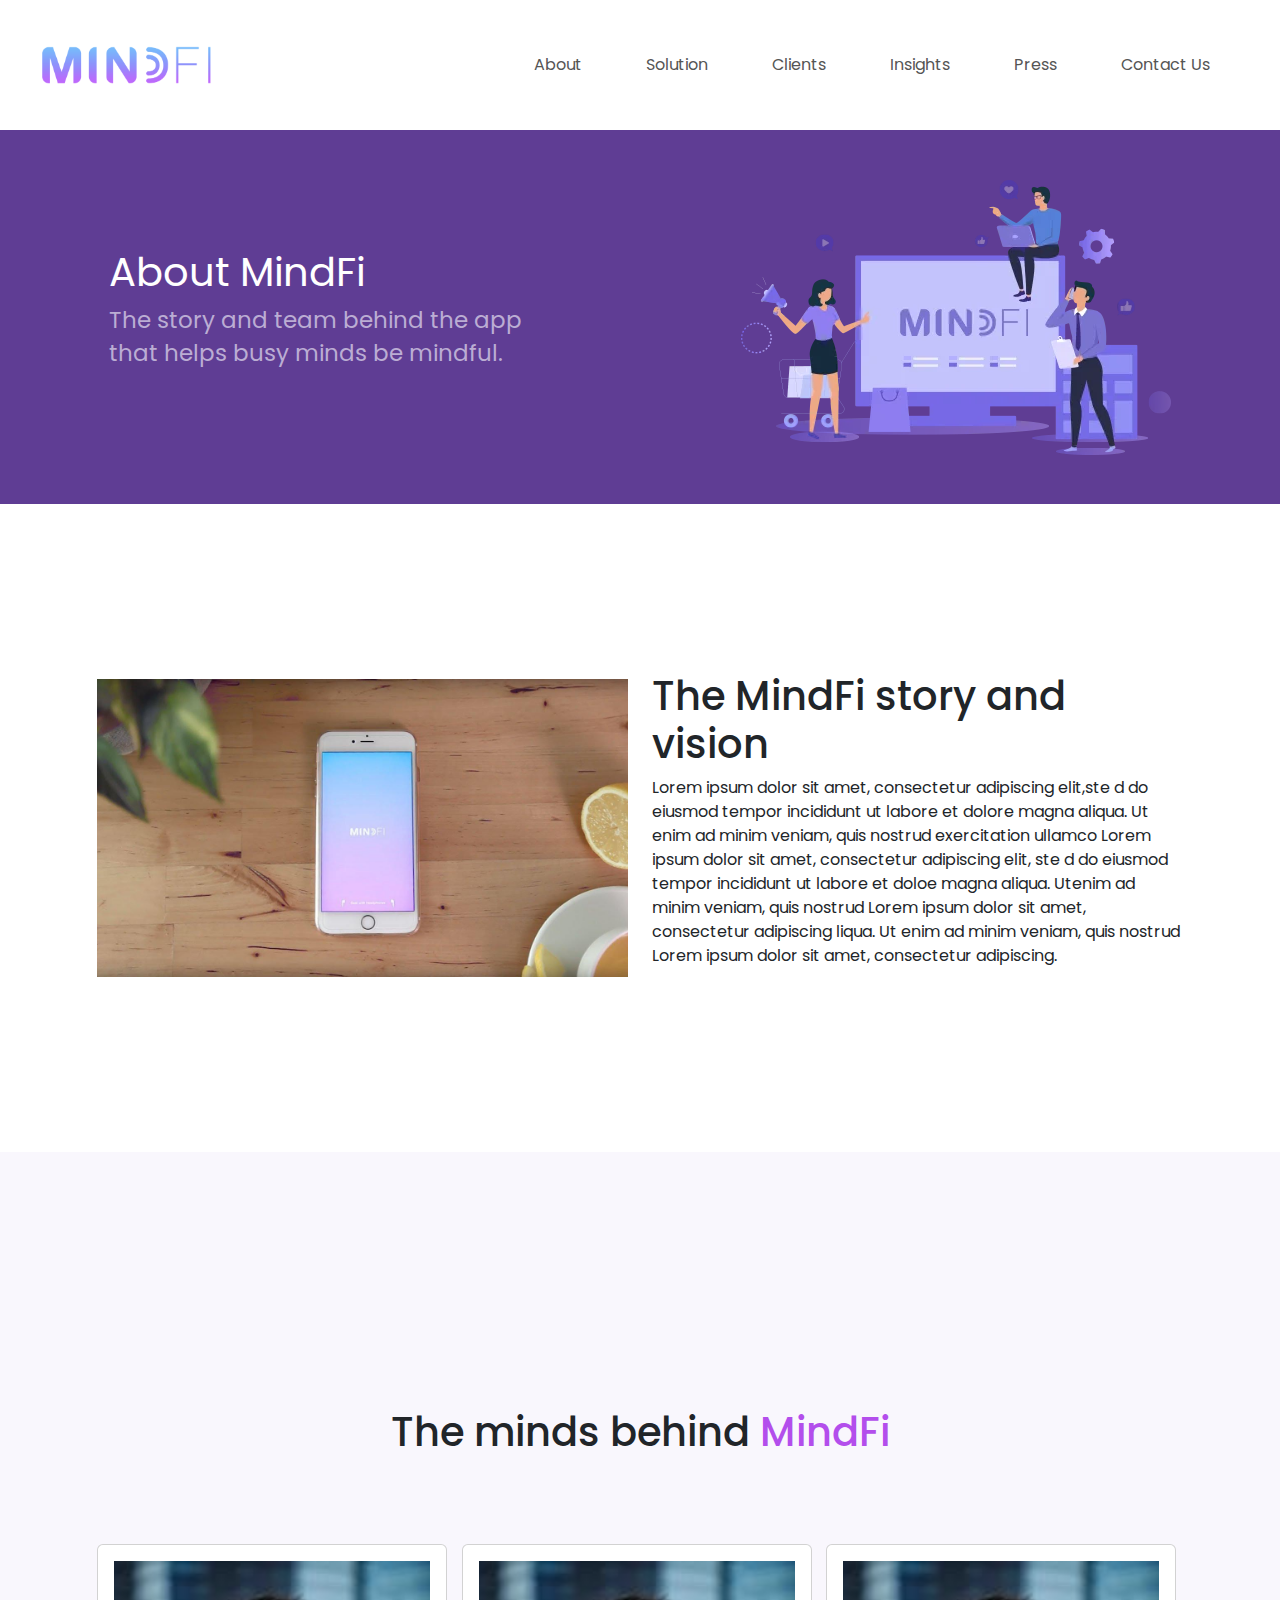
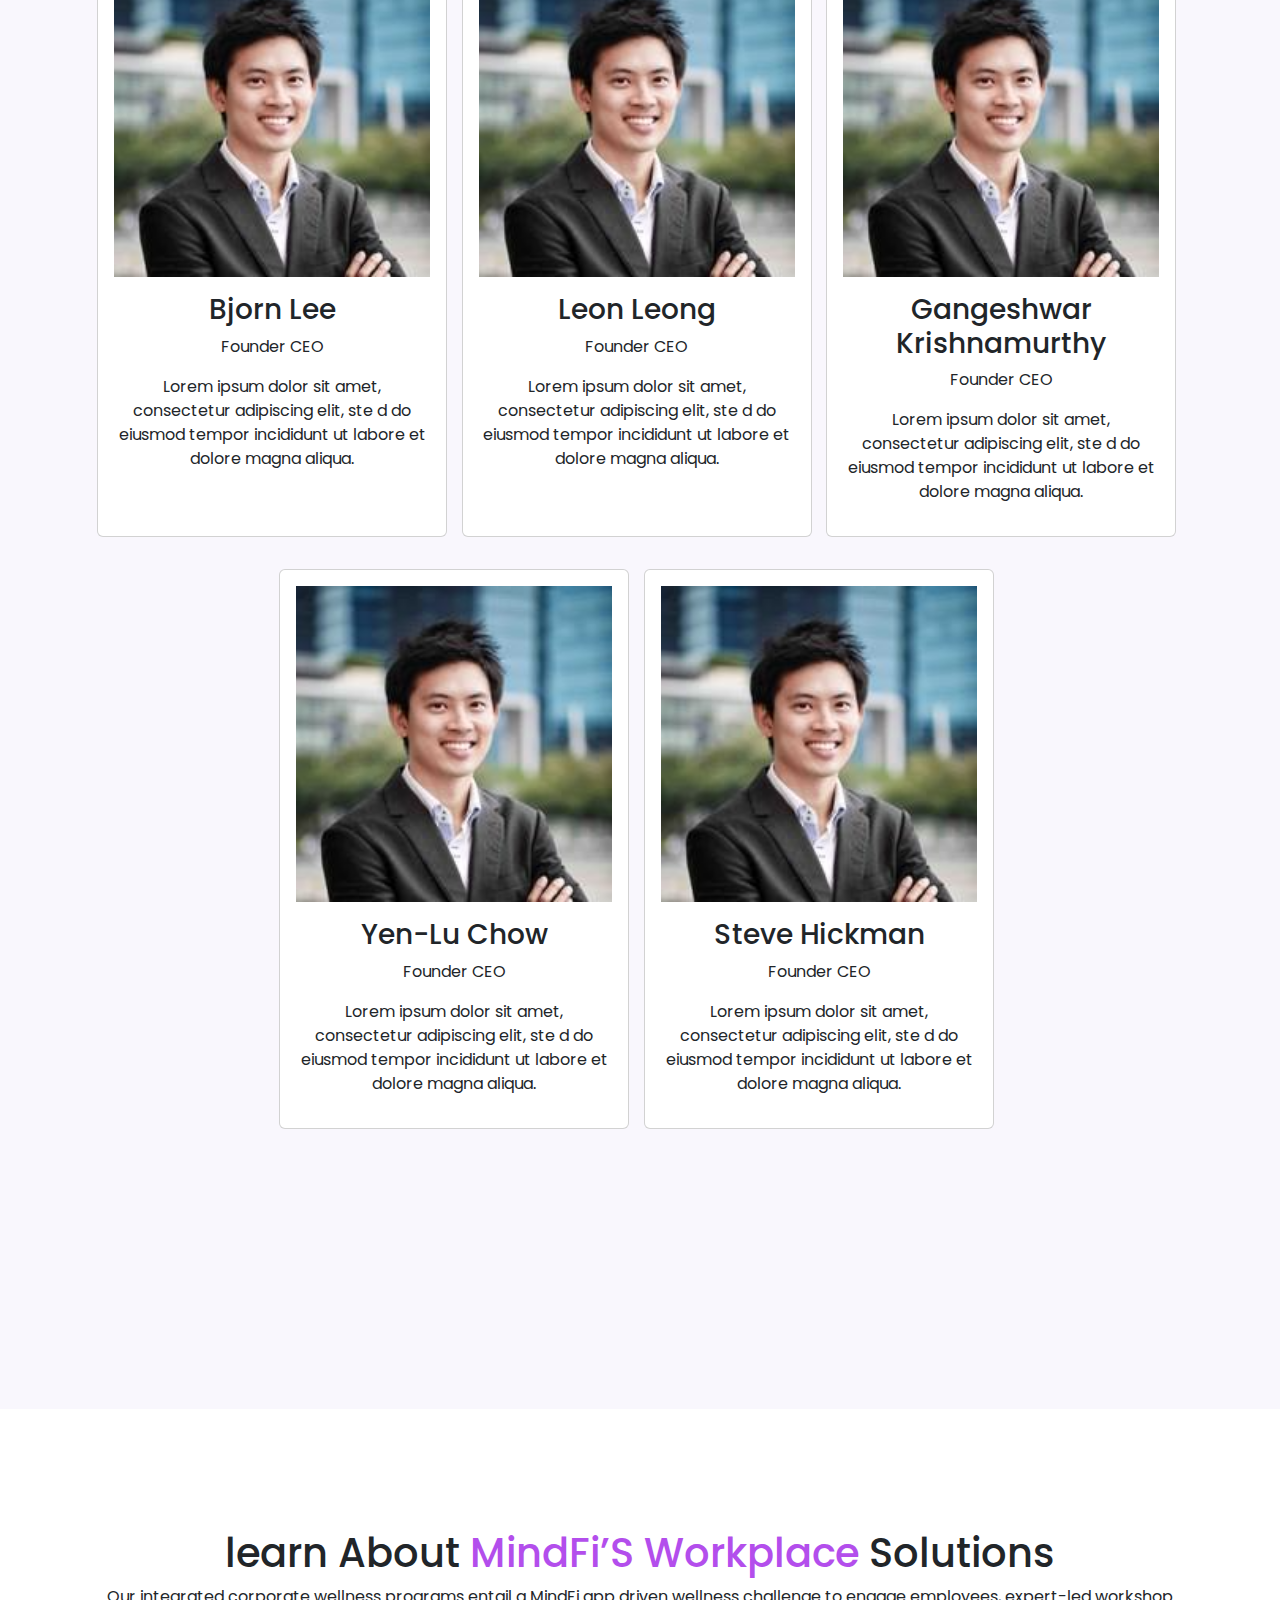
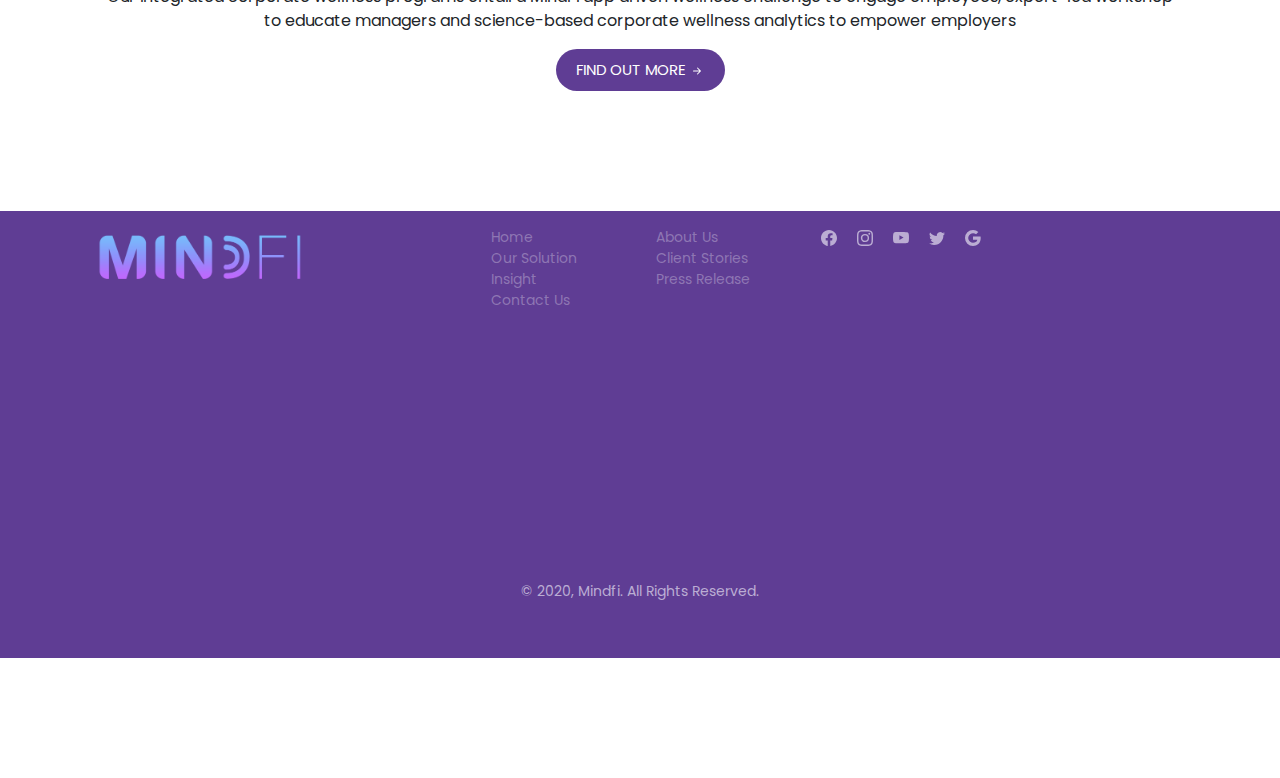
==== index.html @ 4bf81adf "firt" ====
<!DOCTYPE html>
<html>

<head>
    <title>Mind Fi</title>
    <link href="https://cdn.jsdelivr.net/npm/bootstrap@5.0.2/dist/css/bootstrap.min.css" rel="stylesheet">
    <link rel="preconnect" href="https://fonts.googleapis.com">
    <link rel="preconnect" href="https://fonts.gstatic.com" crossorigin>
    <link
        href="https://fonts.googleapis.com/css2?family=Merriweather:ital,wght@0,300;0,400;0,700;0,900;1,300;1,400;1,700;1,900&family=Poppins:ital,wght@0,100;0,200;0,300;0,400;0,500;0,600;0,700;0,800;0,900;1,100;1,200;1,300;1,400;1,500;1,600;1,700;1,800;1,900&display=swap"
        rel="stylesheet">
    <meta name="viewport" content="width=device-width, initial-scale=1.0">
    <link rel="stylesheet" href="./assets/css/style.css">
</head>

<body>
    <header>
        <div class="navbar">
            <div class="text-left">
                <img src="./assets/images/MindFi-Logo.png" height="50px">
            </div>
            <div class="text-right">
                <a href="">About</a>
                <a href="">Solution</a>
                <a href=""> Clients</a>
                <a href="">Insights</a>
                <a href="">Press</a>
                <a href="">Contact Us</a>
            </div>
        </div>
    </header>

    <div class="banner">
        <div class="banner-left">
            <h1>About MindFi</h1>
            <p>The story and team behind the app<br>
                that helps busy minds be mindful.</p>
        </div>
        <div class="banner-right">
            <img src="./assets/images/banner img.webp" alt=" banner">
        </div>
    </div>

    <!-- <section>
        <div class="container">
            <div class="page-two d-flex">
                <div class="image col-lg-6 col-sm-12">
                    <img src="assets/images/phone.jpg" alt="phone" height="315px">
                </div>
                <div class="content col-lg-6 col-sm-12 ">
                    <h1>The MindFi story and vision</h1>
                    <p>Lorem ipsum dolor sit amet, consectetur adipiscing elit,ste d do eiusmod tempor incididunt ut
                        labore
                        et dolore magna aliqua. Ut enim ad minim veniam, quis nostrud exercitation ullamco Lorem ipsum
                        dolor sit amet,consectetur adipiscing elit, ste d do eiusmod tempor incididunt ut labore et
                        doloe
                        magna aliqua.Utenim ad minim
                        veniam, quis nostrud Lorem ipsum dolor sit amet,consectetur adipiscing
                        liqua. Ut enim ad minim veniam,quis nostrud Lorem ipsum dolor sit amet,consectetur adipiscing
                    </p>
                </div>
            </div>
        </div>
    </section> -->
    <section>
        <div class="container py-5">
            <div class="row align-items-center">
                <!-- Image Section -->
                <div class="col-md-6 mb-4 mb-md-0">
                    <img src="./assets/images/phone.jpg" class="img-fluid" alt="phone">
                </div>
                <!-- Content Section -->
                <div class="col-md-6 mb-4 mb-md-0">
                    <h1>The MindFi story and vision</h1>
                    <p>Lorem ipsum dolor sit amet, consectetur adipiscing elit,ste d do eiusmod tempor incididunt ut
                        labore
                        et dolore magna aliqua. Ut enim ad minim veniam, quis nostrud exercitation ullamco Lorem ipsum
                        dolor
                        sit amet, consectetur adipiscing elit, ste d do eiusmod tempor incididunt ut labore et doloe
                        magna
                        aliqua. Utenim ad minim veniam, quis nostrud Lorem ipsum dolor sit amet, consectetur adipiscing
                        liqua. Ut enim ad minim veniam, quis nostrud Lorem ipsum dolor sit amet, consectetur adipiscing.
                    </p>
                </div>
            </div>
        </div>
    </section>

    <!-- <section>
        <div class="container-fluid">
            <div class="container">
                <div class="card-container">
                    <h1 class="topic text-center">The minds behind <span class="highlight">MindFi</span></h1>
                    <div class="row justify-content-center g-5">
                        <div class="col-lg-4 col-sm-12 ">
                            <div class="card">
                                <div class="card-body">
                                    <img src="./assets/images/card image.jpeg">
                                    <h3 class="card-title text-center ">Bjorn Lee</h3>
                                    <div class="card-text text-center">
                                        <p>Founder CEO</p>
                                        <p>Lorem ipsum dolor sit amet, consectetur adipiscing elit, ste
                                            d do eiusmod tempor incididunt ut labore et dolore magna
                                            aliqua. Ut enim ad minim veniam, quis nostrud amet, </p>
                                    </div>
                                </div>
                            </div>
                        </div>
                        <div class="col-lg-4 ">
                            <div class="card">
                                <div class="card-body">
                                    <img src="./assets/images/card image.jpeg">
                                    <h3 class="card-title text-center">Leon Leong</h3>
                                    <div class="card-text text-center">
                                        <p>Founder CEO</p>
                                        <p>Lorem ipsum dolor sit amet, consectetur adipiscing elit, ste
                                            d do eiusmod tempor incididunt ut labore et dolore magna
                                            aliqua. Ut enim ad minim veniam, quis nostrud amet, </p>
                                    </div>
                                </div>
                            </div>
                        </div>
                        <div class="col-lg-4">
                            <div class="card">
                                <div class="card-body">
                                    <img src="./assets/images/card image.jpeg">
                                    <h3 class="card-title text-center">Gangeshwar Krishnamurthy</h3>
                                    <div class="card-text text-center">
                                        <p>Founder CEO</p>
                                        <p>Lorem ipsum dolor sit amet, consectetur adipiscing elit, ste
                                            d do eiusmod tempor incididunt ut labore et dolore magna
                                            aliqua. Ut enim ad minim veniam, quis nostrud amet, </p>
                                    </div>
                                </div>
                            </div>
                        </div>
                        <div class="col-lg-4">
                            <div class="card ">
                                <div class="card-body">
                                    <img src="./assets/images/card image.jpeg">
                                    <h3 class="card-title text-center">Yen-Lu Chow</h3>
                                    <div class="card-text text-center">
                                        <p>Founder CEO</p>
                                        <p>Lorem ipsum dolor sit amet, consectetur adipiscing elit, ste
                                            d do eiusmod tempor incididunt ut labore et dolore magna
                                            aliqua. Ut enim ad minim veniam, quis nostrud amet, </p>
                                    </div>
                                </div>
                            </div>
                        </div>
                        <div class="col-lg-4">
                            <div class="card">
                                <div class="card-body">
                                    <img src="./assets/images/card image.jpeg">
                                    <h3 class="card-title text-center">Steve Hickman</h3>
                                    <div class="card-text text-center">
                                        <p>Founder CEO</p>
                                        <p>Lorem ipsum dolor sit amet, consectetur adipiscing elit, ste
                                            d do eiusmod tempor incididunt ut labore et dolore magna
                                            aliqua. Ut enim ad minim veniam, quis nostrud amet, </p>
                                    </div>
                                </div>
                            </div>
                        </div>
                    </div>
                </div>
            </div>
        </div>
    </section> -->
    <section>
        <div class="container-fluid py-3">
            <div class="container">
                <div class="card-container">
                    <h1 class="topic text-center">The minds behind <span class="highlight">MindFi</span></h1>
                    <div class="row justify-content-center g-2">
                        <!-- Card 1 -->
                        <div class="col-lg-4 col-md-6 col-sm-12 mb-4">
                            <div class="card h-100">
                                <div class="card-body text-center p-3">
                                    <img src="./assets/images/card image.jpeg" class="img-fluid mb-3" alt="Bjorn Lee">
                                    <h3 class="card-title">Bjorn Lee</h3>
                                    <p>Founder CEO</p>
                                    <p>Lorem ipsum dolor sit amet, consectetur adipiscing elit, ste d do eiusmod tempor incididunt ut labore et dolore magna aliqua.</p>
                                </div>
                            </div>
                        </div>
                        <!-- Card 2 -->
                        <div class="col-lg-4 col-md-6 col-sm-12 mb-4">
                            <div class="card h-100">
                                <div class="card-body text-center p-3">
                                    <img src="./assets/images/card image.jpeg" class="img-fluid mb-3" alt="Leon Leong">
                                    <h3 class="card-title">Leon Leong</h3>
                                    <p>Founder CEO</p>
                                    <p>Lorem ipsum dolor sit amet, consectetur adipiscing elit, ste d do eiusmod tempor incididunt ut labore et dolore magna aliqua.</p>
                                </div>
                            </div>
                        </div>
                        <!-- Card 3 -->
                        <div class="col-lg-4 col-md-6 col-sm-12 mb-4">
                            <div class="card h-100">
                                <div class="card-body text-center p-3">
                                    <img src="./assets/images/card image.jpeg" class="img-fluid mb-3" alt="Gangeshwar Krishnamurthy">
                                    <h3 class="card-title">Gangeshwar Krishnamurthy</h3>
                                    <p>Founder CEO</p>
                                    <p>Lorem ipsum dolor sit amet, consectetur adipiscing elit, ste d do eiusmod tempor incididunt ut labore et dolore magna aliqua.</p>
                                </div>
                            </div>
                        </div>
                        <!-- Card 4 -->
                        <div class="col-lg-4 col-md-6 col-sm-12 mb-4">
                            <div class="card h-100">
                                <div class="card-body text-center p-3">
                                    <img src="./assets/images/card image.jpeg" class="img-fluid mb-3" alt="Yen-Lu Chow">
                                    <h3 class="card-title">Yen-Lu Chow</h3>
                                    <p>Founder CEO</p>
                                    <p>Lorem ipsum dolor sit amet, consectetur adipiscing elit, ste d do eiusmod tempor incididunt ut labore et dolore magna aliqua.</p>
                                </div>
                            </div>
                        </div>
                        <!-- Card 5 -->
                        <div class="col-lg-4 col-md-6 col-sm-12 mb-4">
                            <div class="card h-100">
                                <div class="card-body text-center p-3">
                                    <img src="./assets/images/card image.jpeg" class="img-fluid mb-3" alt="Steve Hickman">
                                    <h3 class="card-title">Steve Hickman</h3>
                                    <p>Founder CEO</p>
                                    <p>Lorem ipsum dolor sit amet, consectetur adipiscing elit, ste d do eiusmod tempor incididunt ut labore et dolore magna aliqua.</p>
                                </div>
                            </div>
                        </div>
                    </div>
                </div>
            </div>
        </div>
    </section>
    
    <section>
        <div class="container">
            <div class="text-center">
                <h1>learn About <span class="highlight">MindFi’S Workplace</span> Solutions</h1>
                <p>Our integrated corporate wellness programs entail a MindFi app driven wellness challenge to engage
                    employees, expert-led workshop to educate managers and science-based corporate wellness analytics to
                    empower employers</p>
                <div class="">
                    <button class="btn">FIND OUT MORE <svg xmlns="http://www.w3.org/2000/svg" width="16" height="16"
                            fill="currentColor" class="bi bi-arrow-right-short" viewBox="0 0 16 16">
                            <path fill-rule="evenodd"
                                d="M4 8a.5.5 0 0 1 .5-.5h5.793L8.146 5.354a.5.5 0 1 1 .708-.708l3 3a.5.5 0 0 1 0 .708l-3 3a.5.5 0 0 1-.708-.708L10.293 8.5H4.5A.5.5 0 0 1 4 8" />
                        </svg></button>
                </div>
            </div>
        </div>
    </section>
    <footer>
        <div class="container">
            <div class="footer-row py-3">
                <div class=" footer d-flex justify-content-center">
                    <div class="col-lg-4 col-sm-12">
                        <img src="./assets/images/MindFi-Logo.png" height="20%">
                    </div>
                    <div class="col-lg-4 ">
                        <ul class="footer-menu d-flex">
                            <li>Home</li>
                            <li>About Us</li>
                            <li> Our Solution </li>
                            <li> Client Stories</li>
                            <li> Insight</li>
                            <li> Press Release</li>
                            <li>Contact Us</li>
                        </ul>
                    </div>

                    <div class=" col-lg-4 icons d-flex">
                        <div>
                            <svg xmlns="http://www.w3.org/2000/svg" width="16" height="16" fill="currentColor"
                                class="bi bi-facebook" viewBox="0 0 16 16">
                                <path
                                    d="M16 8.049c0-4.446-3.582-8.05-8-8.05C3.58 0-.002 3.603-.002 8.05c0 4.017 2.926 7.347 6.75 7.951v-5.625h-2.03V8.05H6.75V6.275c0-2.017 1.195-3.131 3.022-3.131.876 0 1.791.157 1.791.157v1.98h-1.009c-.993 0-1.303.621-1.303 1.258v1.51h2.218l-.354 2.326H9.25V16c3.824-.604 6.75-3.934 6.75-7.951" />
                            </svg>
                        </div>
                        <div>
                            <svg xmlns="http://www.w3.org/2000/svg" width="16" height="16" fill="currentColor"
                                class="bi bi-instagram" viewBox="0 0 16 16">
                                <path
                                    d="M8 0C5.829 0 5.556.01 4.703.048 3.85.088 3.269.222 2.76.42a3.9 3.9 0 0 0-1.417.923A3.9 3.9 0 0 0 .42 2.76C.222 3.268.087 3.85.048 4.7.01 5.555 0 5.827 0 8.001c0 2.172.01 2.444.048 3.297.04.852.174 1.433.372 1.942.205.526.478.972.923 1.417.444.445.89.719 1.416.923.51.198 1.09.333 1.942.372C5.555 15.99 5.827 16 8 16s2.444-.01 3.298-.048c.851-.04 1.434-.174 1.943-.372a3.9 3.9 0 0 0 1.416-.923c.445-.445.718-.891.923-1.417.197-.509.332-1.09.372-1.942C15.99 10.445 16 10.173 16 8s-.01-2.445-.048-3.299c-.04-.851-.175-1.433-.372-1.941a3.9 3.9 0 0 0-.923-1.417A3.9 3.9 0 0 0 13.24.42c-.51-.198-1.092-.333-1.943-.372C10.443.01 10.172 0 7.998 0zm-.717 1.442h.718c2.136 0 2.389.007 3.232.046.78.035 1.204.166 1.486.275.373.145.64.319.92.599s.453.546.598.92c.11.281.24.705.275 1.485.039.843.047 1.096.047 3.231s-.008 2.389-.047 3.232c-.035.78-.166 1.203-.275 1.485a2.5 2.5 0 0 1-.599.919c-.28.28-.546.453-.92.598-.28.11-.704.24-1.485.276-.843.038-1.096.047-3.232.047s-2.39-.009-3.233-.047c-.78-.036-1.203-.166-1.485-.276a2.5 2.5 0 0 1-.92-.598 2.5 2.5 0 0 1-.6-.92c-.109-.281-.24-.705-.275-1.485-.038-.843-.046-1.096-.046-3.233s.008-2.388.046-3.231c.036-.78.166-1.204.276-1.486.145-.373.319-.64.599-.92s.546-.453.92-.598c.282-.11.705-.24 1.485-.276.738-.034 1.024-.044 2.515-.045zm4.988 1.328a.96.96 0 1 0 0 1.92.96.96 0 0 0 0-1.92m-4.27 1.122a4.109 4.109 0 1 0 0 8.217 4.109 4.109 0 0 0 0-8.217m0 1.441a2.667 2.667 0 1 1 0 5.334 2.667 2.667 0 0 1 0-5.334" />
                            </svg>
                        </div>
                        <div>
                            <svg xmlns="http://www.w3.org/2000/svg" width="16" height="16" fill="currentColor"
                                class="bi bi-youtube" viewBox="0 0 16 16">
                                <path
                                    d="M8.051 1.999h.089c.822.003 4.987.033 6.11.335a2.01 2.01 0 0 1 1.415 1.42c.101.38.172.883.22 1.402l.01.104.022.26.008.104c.065.914.073 1.77.074 1.957v.075c-.001.194-.01 1.108-.082 2.06l-.008.105-.009.104c-.05.572-.124 1.14-.235 1.558a2.01 2.01 0 0 1-1.415 1.42c-1.16.312-5.569.334-6.18.335h-.142c-.309 0-1.587-.006-2.927-.052l-.17-.006-.087-.004-.171-.007-.171-.007c-1.11-.049-2.167-.128-2.654-.26a2.01 2.01 0 0 1-1.415-1.419c-.111-.417-.185-.986-.235-1.558L.09 9.82l-.008-.104A31 31 0 0 1 0 7.68v-.123c.002-.215.01-.958.064-1.778l.007-.103.003-.052.008-.104.022-.26.01-.104c.048-.519.119-1.023.22-1.402a2.01 2.01 0 0 1 1.415-1.42c.487-.13 1.544-.21 2.654-.26l.17-.007.172-.006.086-.003.171-.007A100 100 0 0 1 7.858 2zM6.4 5.209v4.818l4.157-2.408z" />
                            </svg>
                        </div>
                        <div>
                            <svg xmlns="http://www.w3.org/2000/svg" width="16" height="16" fill="currentColor"
                                class="bi bi-twitter" viewBox="0 0 16 16">
                                <path
                                    d="M5.026 15c6.038 0 9.341-5.003 9.341-9.334q.002-.211-.006-.422A6.7 6.7 0 0 0 16 3.542a6.7 6.7 0 0 1-1.889.518 3.3 3.3 0 0 0 1.447-1.817 6.5 6.5 0 0 1-2.087.793A3.286 3.286 0 0 0 7.875 6.03a9.32 9.32 0 0 1-6.767-3.429 3.29 3.29 0 0 0 1.018 4.382A3.3 3.3 0 0 1 .64 6.575v.045a3.29 3.29 0 0 0 2.632 3.218 3.2 3.2 0 0 1-.865.115 3 3 0 0 1-.614-.057 3.28 3.28 0 0 0 3.067 2.277A6.6 6.6 0 0 1 .78 13.58a6 6 0 0 1-.78-.045A9.34 9.34 0 0 0 5.026 15" />
                            </svg>
                        </div>
                        <div>
                            <svg xmlns="http://www.w3.org/2000/svg" width="16" height="16" fill="currentColor"
                                class="bi bi-google" viewBox="0 0 16 16">
                                <path
                                    d="M15.545 6.558a9.4 9.4 0 0 1 .139 1.626c0 2.434-.87 4.492-2.384 5.885h.002C11.978 15.292 10.158 16 8 16A8 8 0 1 1 8 0a7.7 7.7 0 0 1 5.352 2.082l-2.284 2.284A4.35 4.35 0 0 0 8 3.166c-2.087 0-3.86 1.408-4.492 3.304a4.8 4.8 0 0 0 0 3.063h.003c.635 1.893 2.405 3.301 4.492 3.301 1.078 0 2.004-.276 2.722-.764h-.003a3.7 3.7 0 0 0 1.599-2.431H8v-3.08z" />
                            </svg>
                        </div>
                    </div>
                </div>
            </div>
            <div class="last-line text-center">
                <p>© 2020, Mindfi. All Rights Reserved.</p>
            </div>
        </div>
    </footer>
    <script src="https://cdn.jsdelivr.net/npm/bootstrap@5.0.2/dist/js/bootstrap.bundle.min.js"></script>
</body>

</html>
---- assets/css/style.css ----
* {
    font-family: "Poppins", sans-serif;
    margin: 0;
    padding: 0;
}


.banner {
    background-color: #5f3d94;
    display: flex;
    height: 374px;
    justify-content: space-around;
    align-items: center;
    color: white;
    line-height: 33px;
}

.navbar {
    padding: 40px;
    width: 100%;
}

.navbar a:hover {
    color: #5f3d94;
    font-weight: bold;
}

.navbar a {
    padding: 30px;
    text-decoration: none;
    color: #555555;
}

.banner-left p {
    font-size: 23px;
    color: #bbadd3;
}

.banner-left h1 {
    font-size: 40px;
    font-weight: 400;

}

.container {
    width: 1110px;
    margin-top: 120px;
    margin-bottom: 120px;
}

.content {
    padding-left: 50px;
    width: 50%;
}

.card {
    height: 600px;
    width: 350px;

}

.card img {
    width: 100%;
}

/* section */
.container-fluid {
    background-color: #f9f7fd;
}

.highlight {
    color: #b34eec;
}

.btn {
    background-color: #5f3d94;
    border: none;
    border-radius: 30px;
    padding: 10px 20px;
    color: white;
    font-size: 15px;
}

.topic {
    padding-top: 120px;
    padding-bottom: 80px;
}

.card-container {
    padding-bottom: 120px;
}

/* footer */

footer {
    background-color: #5f3d94;
    color: #bbadd3;
    font-size: 14px;
}

.icons {
    gap: 20px;
}

ul.footer-menu {
    flex-wrap: wrap;
    width: 100%;

}

.footer-menu li {
    width: 50%;
    list-style-type: none;
    color: #8e76b3;
}

.footer-row {
    padding-top: 80px;
}

.last-line {
    padding: 40px;
}
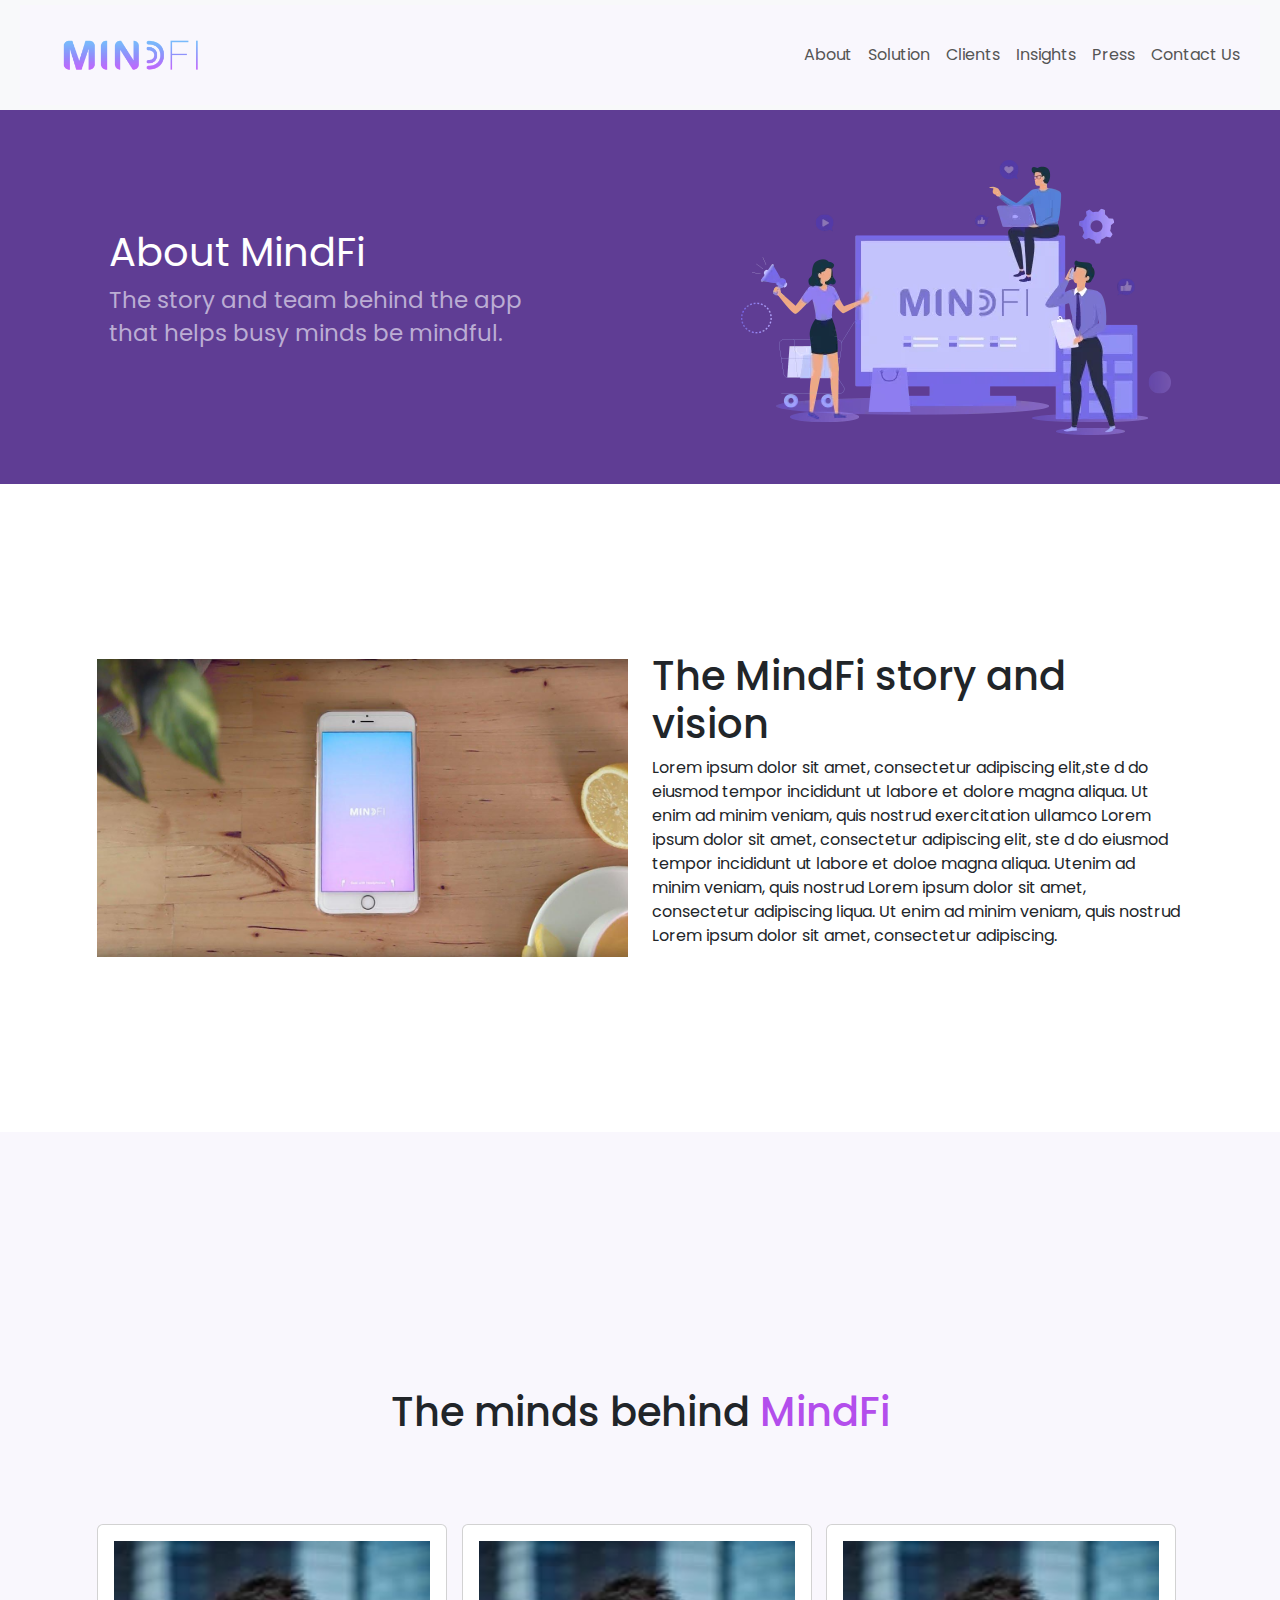
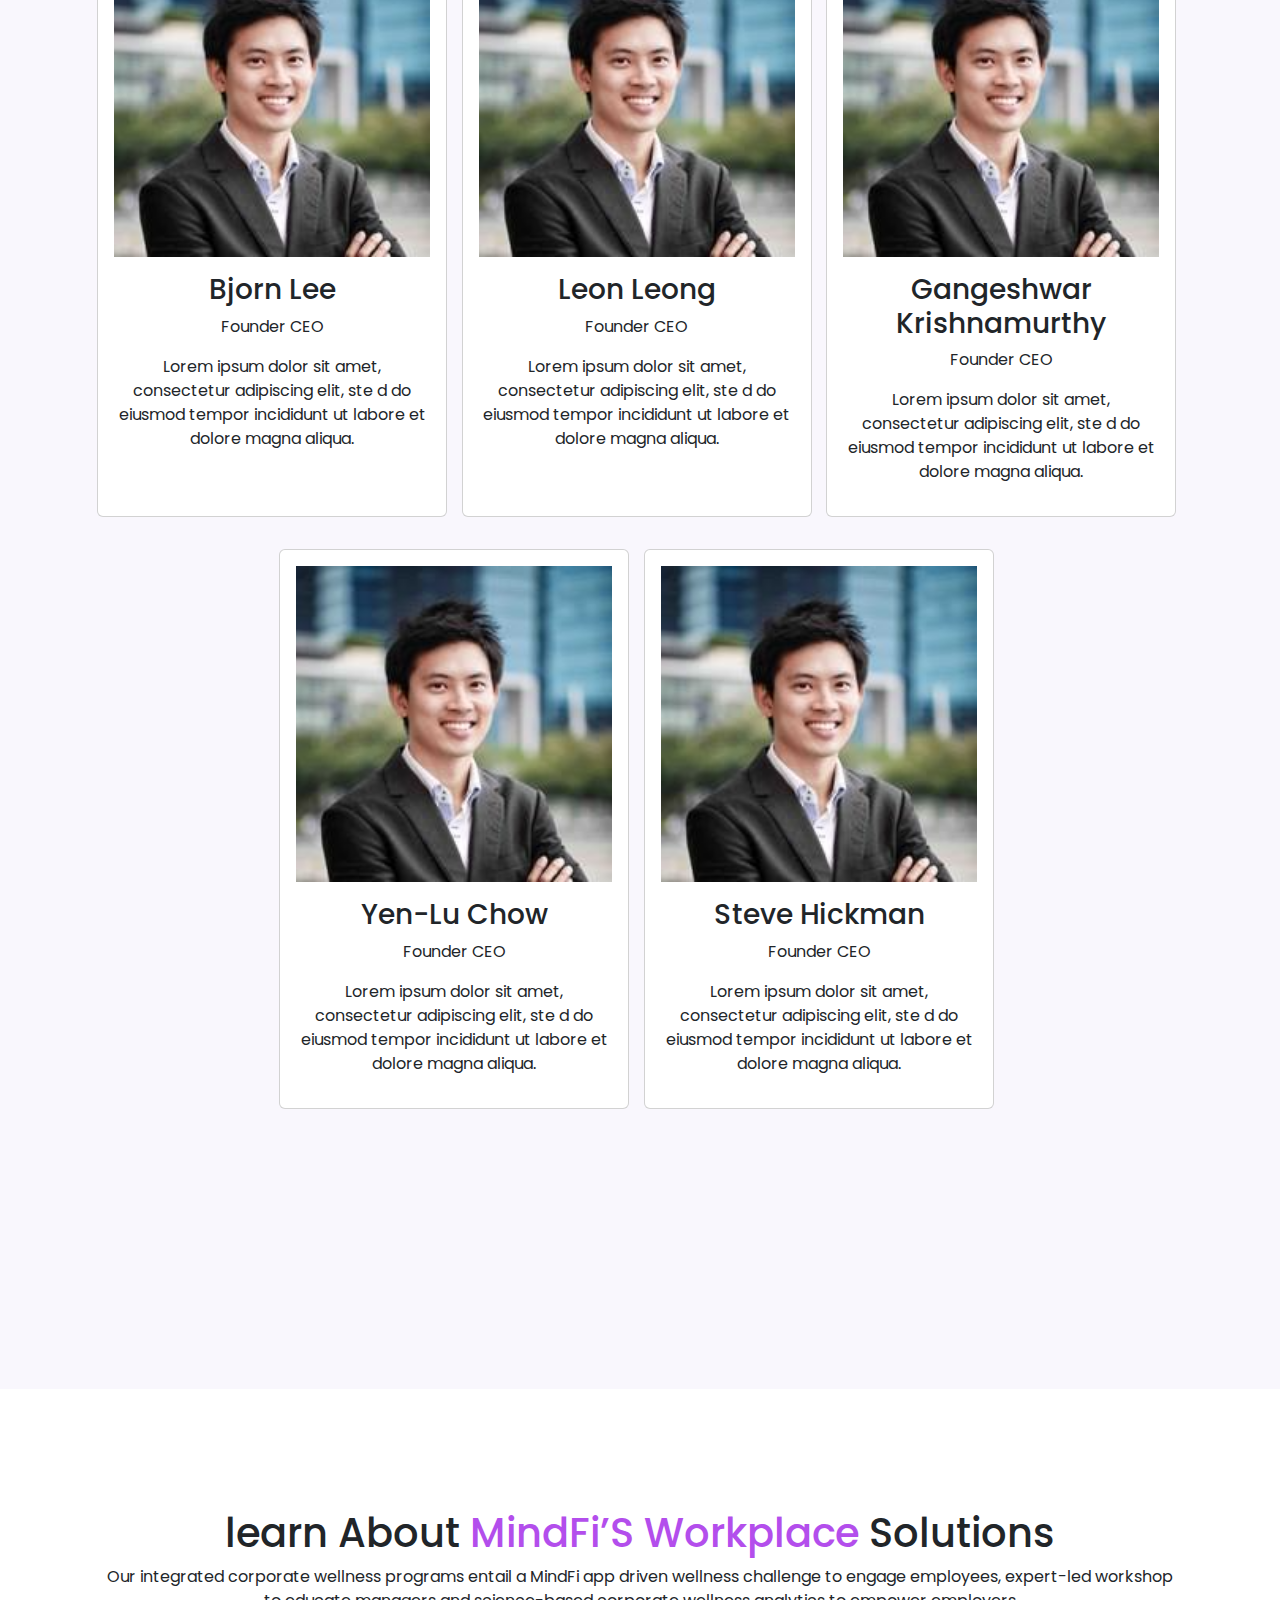
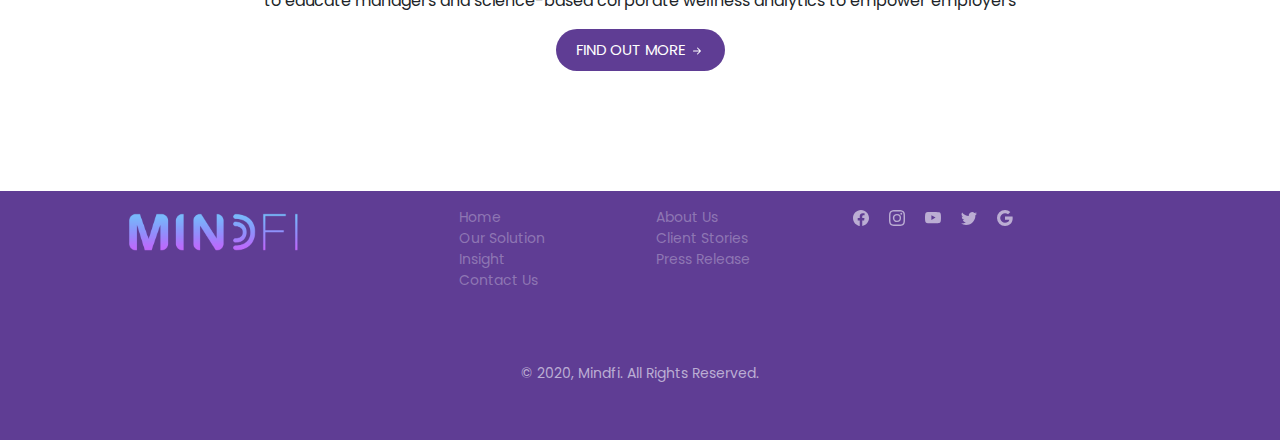
==== commit 2a5b0b78: "header change'" ====
--- a/index.html
+++ b/index.html
@@ -14,7 +14,7 @@
 </head>
 
 <body>
-    <header>
+    <!-- <header>
         <div class="navbar">
             <div class="text-left">
                 <img src="./assets/images/MindFi-Logo.png" height="50px">
@@ -28,7 +28,42 @@
                 <a href="">Contact Us</a>
             </div>
         </div>
+    </header> -->
+    <header>
+        <nav class="navbar navbar-expand-lg navbar-light bg-light">
+            <div class="container-fluid">
+                <a class="navbar-brand" href="#">
+                    <img src="./assets/images/MindFi-Logo.png" height="50" alt="MindFi Logo">
+                </a>
+                <button class="navbar-toggler" type="button" data-bs-toggle="collapse" data-bs-target="#navbarNav" aria-controls="navbarNav" aria-expanded="false" aria-label="Toggle navigation">
+                    <span class="navbar-toggler-icon"></span>
+                </button>
+                <div class="collapse navbar-collapse" id="navbarNav">
+                    <ul class="navbar-nav ms-auto"> <!-- ms-auto for right alignment -->
+                        <li class="nav-item">
+                            <a class="nav-link" href="#">About</a>
+                        </li>
+                        <li class="nav-item">
+                            <a class="nav-link" href="#">Solution</a>
+                        </li>
+                        <li class="nav-item">
+                            <a class="nav-link" href="#">Clients</a>
+                        </li>
+                        <li class="nav-item">
+                            <a class="nav-link" href="#">Insights</a>
+                        </li>
+                        <li class="nav-item">
+                            <a class="nav-link" href="#">Press</a>
+                        </li>
+                        <li class="nav-item">
+                            <a class="nav-link" href="#">Contact Us</a>
+                        </li>
+                    </ul>
+                </div>
+            </div>
+        </nav>
     </header>
+
 
     <div class="banner">
         <div class="banner-left">
@@ -252,13 +287,13 @@
         </div>
     </section>
     <footer>
-        <div class="container">
-            <div class="footer-row py-3">
+        <div >
+            <div class="footer-row  py-3">
                 <div class=" footer d-flex justify-content-center">
-                    <div class="col-lg-4 col-sm-12">
-                        <img src="./assets/images/MindFi-Logo.png" height="20%">
-                    </div>
-                    <div class="col-lg-4 ">
+                    <div class="col-lg-4 col-sm-12  mb-3 mb-lg-0 custom-div">
+                        <img src="./assets/images/MindFi-Logo.png" height="100%">
+                    </div>
+                    <div class="col-lg-4 mb-3 mb-lg-0">
                         <ul class="footer-menu d-flex">
                             <li>Home</li>
                             <li>About Us</li>
--- a/assets/css/style.css
+++ b/assets/css/style.css
@@ -96,6 +96,7 @@
     background-color: #5f3d94;
     color: #bbadd3;
     font-size: 14px;
+    
 }
 
 .icons {
@@ -115,9 +116,22 @@
 }
 
 .footer-row {
-    padding-top: 80px;
+    padding-top: 10px;
 }
 
 .last-line {
     padding: 40px;
-}+}
+.custom-div {
+    display: flex;
+    align-items: center;
+    justify-content: center;
+    height: 50px; /* Adjust as needed */
+}
+.navbar {
+    padding: 5px 20px; /* Adjust the padding values as needed */
+}
+
+.navbar-brand img {
+    height: 40px; /* Change the logo height to make it smaller */
+}
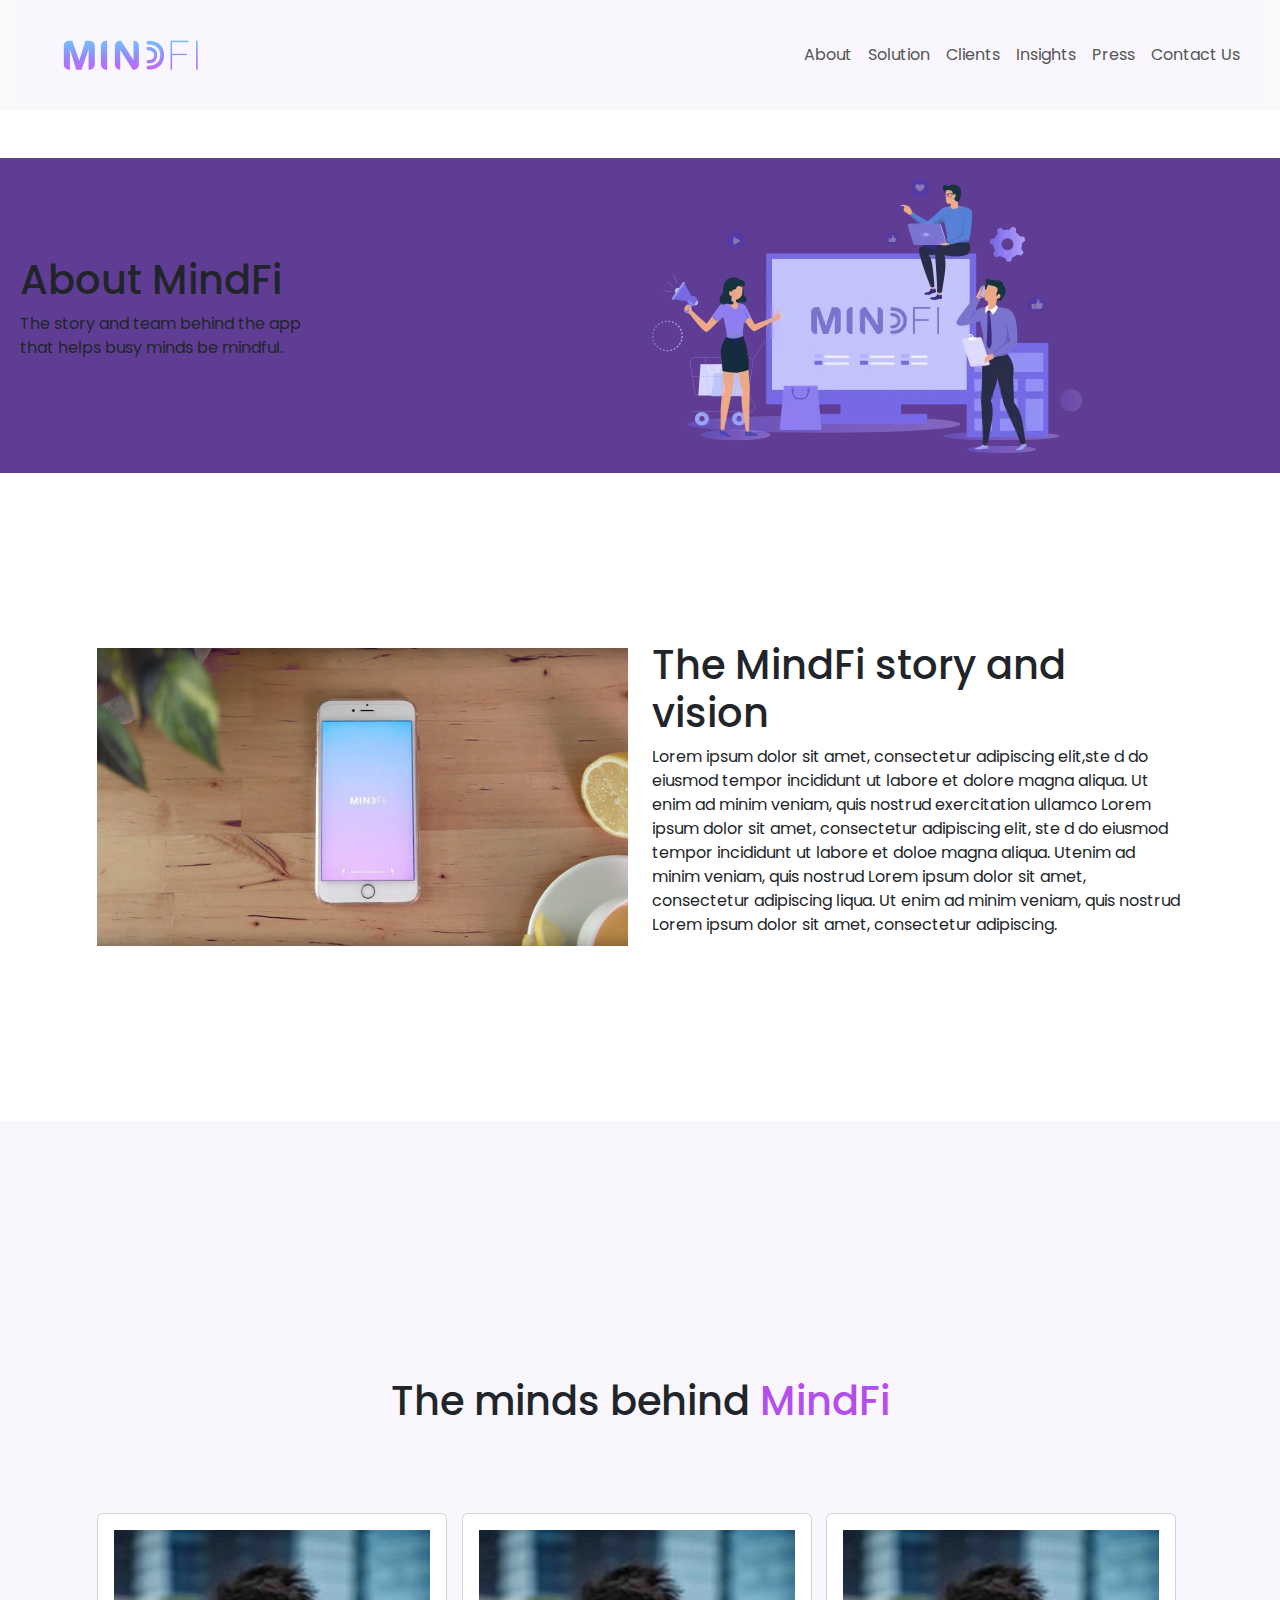
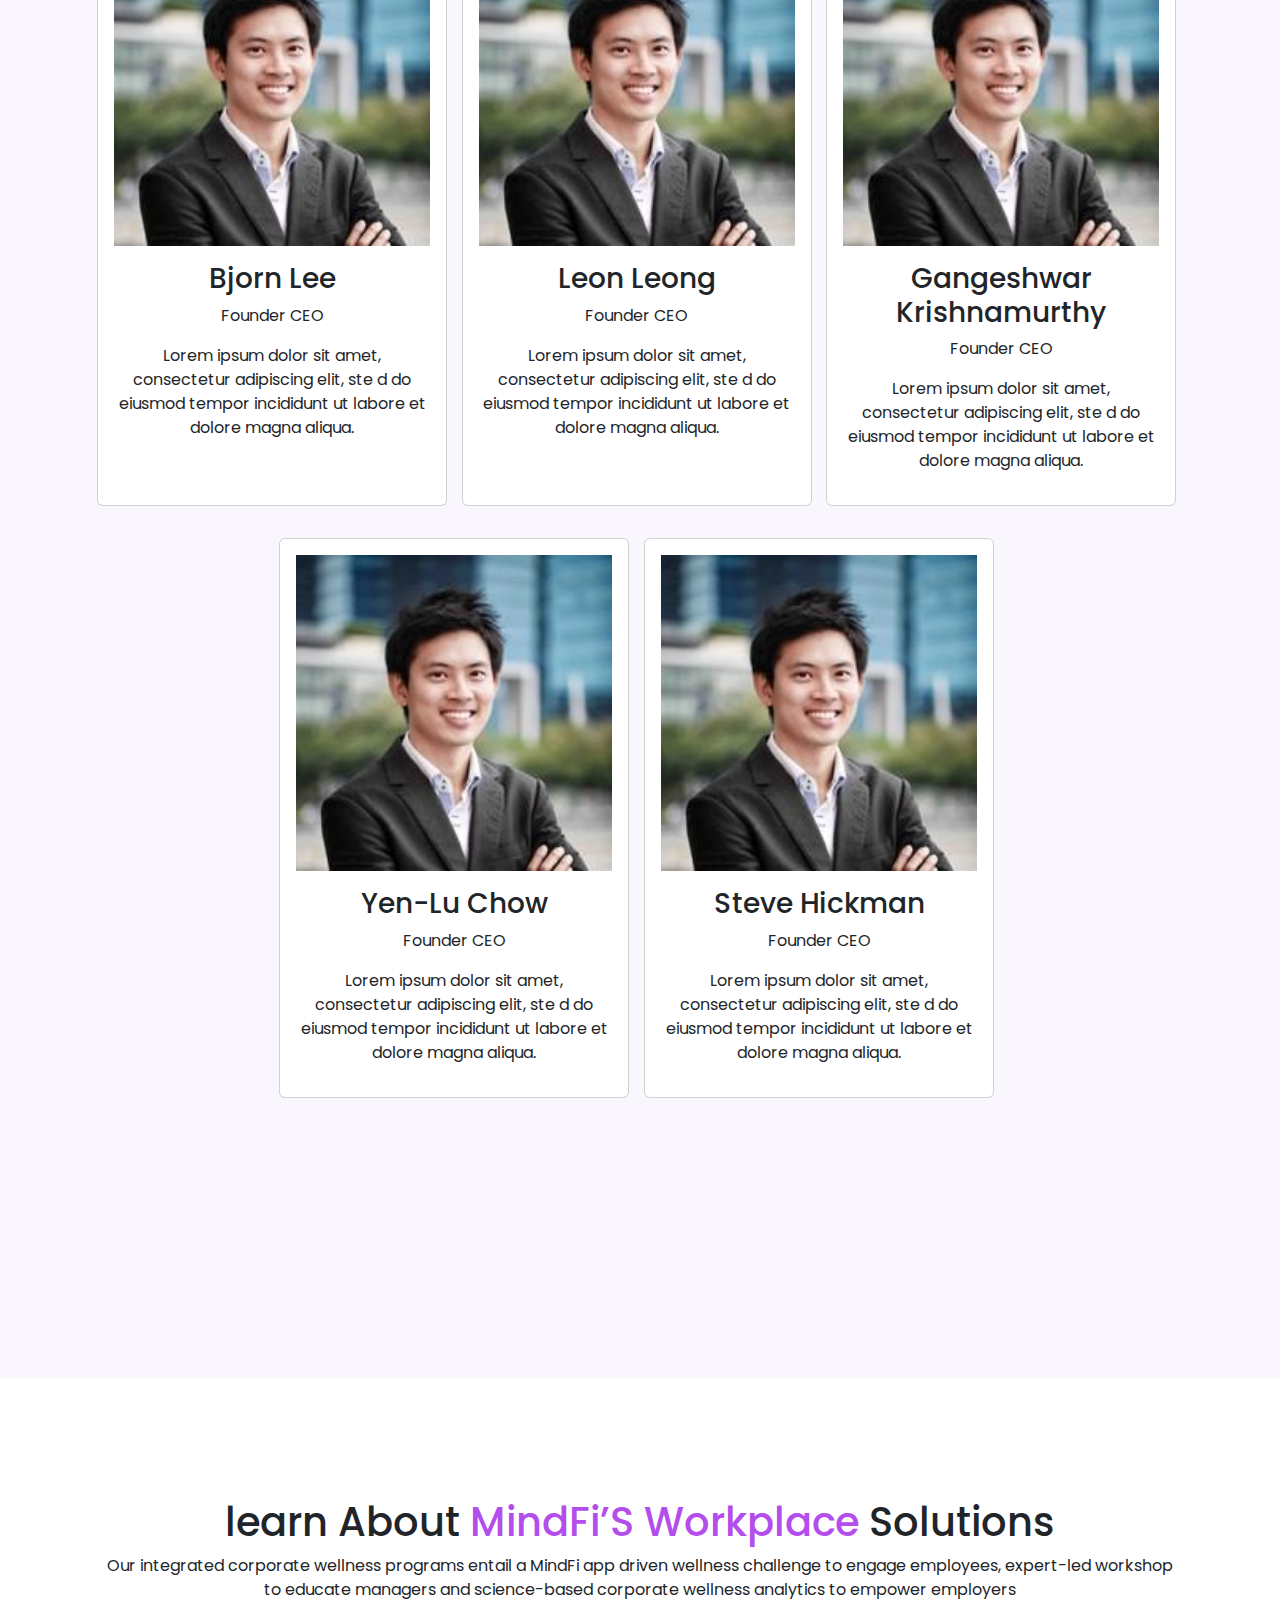
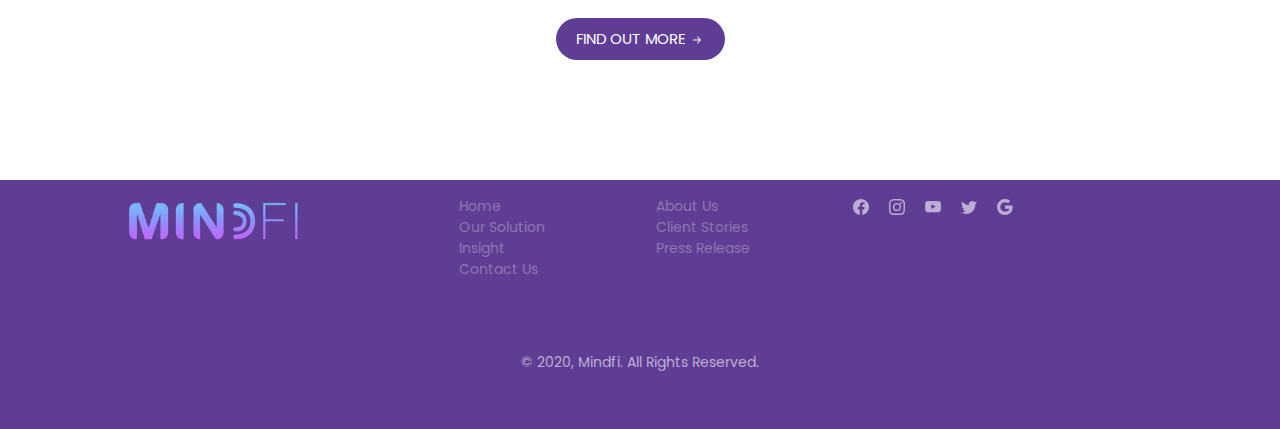
==== commit 75ef3d00: "banner" ====
--- a/index.html
+++ b/index.html
@@ -65,7 +65,7 @@
     </header>
 
 
-    <div class="banner">
+    <!-- <div class="banner">
         <div class="banner-left">
             <h1>About MindFi</h1>
             <p>The story and team behind the app<br>
@@ -73,6 +73,19 @@
         </div>
         <div class="banner-right">
             <img src="./assets/images/banner img.webp" alt=" banner">
+        </div>
+    </div> -->
+
+    <div class="heads my-5"> <!-- Bootstrap container for spacing -->
+        <div class="row align-items-center"> <!-- Bootstrap row with vertical alignment -->
+            <div class="col-md-6"> <!-- Left column takes 6 columns on medium and larger screens -->
+                <h1>About MindFi</h1>
+                <p>The story and team behind the app<br>
+                    that helps busy minds be mindful.</p>
+            </div>
+            <div class="col-md-6"> <!-- Right column takes 6 columns on medium and larger screens -->
+                <img src="./assets/images/banner img.webp" alt="Banner" class="img-fluid"> <!-- Responsive image -->
+            </div>
         </div>
     </div>
 
--- a/assets/css/style.css
+++ b/assets/css/style.css
@@ -5,7 +5,7 @@
 }
 
 
-.banner {
+/* .banner {
     background-color: #5f3d94;
     display: flex;
     height: 374px;
@@ -13,6 +13,35 @@
     align-items: center;
     color: white;
     line-height: 33px;
+} */
+
+.heads {
+    background-color: #5f3d94;
+    padding: 20px;
+    width: 100%;
+}
+
+.banner {
+    display: flex; /* Use Flexbox for layout */
+    flex-wrap: wrap; /* Allow wrapping for smaller screens */
+    align-items: center; /* Center content vertically */
+}
+
+.banner img {
+    max-width: 100%; /* Ensure the image is responsive */
+    height: auto; /* Maintain aspect ratio */
+    flex: 1; /* Allow the image to take available space */
+}
+
+@media (max-width: 768px) {
+    .banner {
+        flex-direction: column; /* Stack items on smaller screens */
+        text-align: center; /* Center text */
+    }
+
+    .banner img {
+        margin-top: 20px; /* Add some margin on top of the image when stacked */
+    }
 }
 
 .navbar {
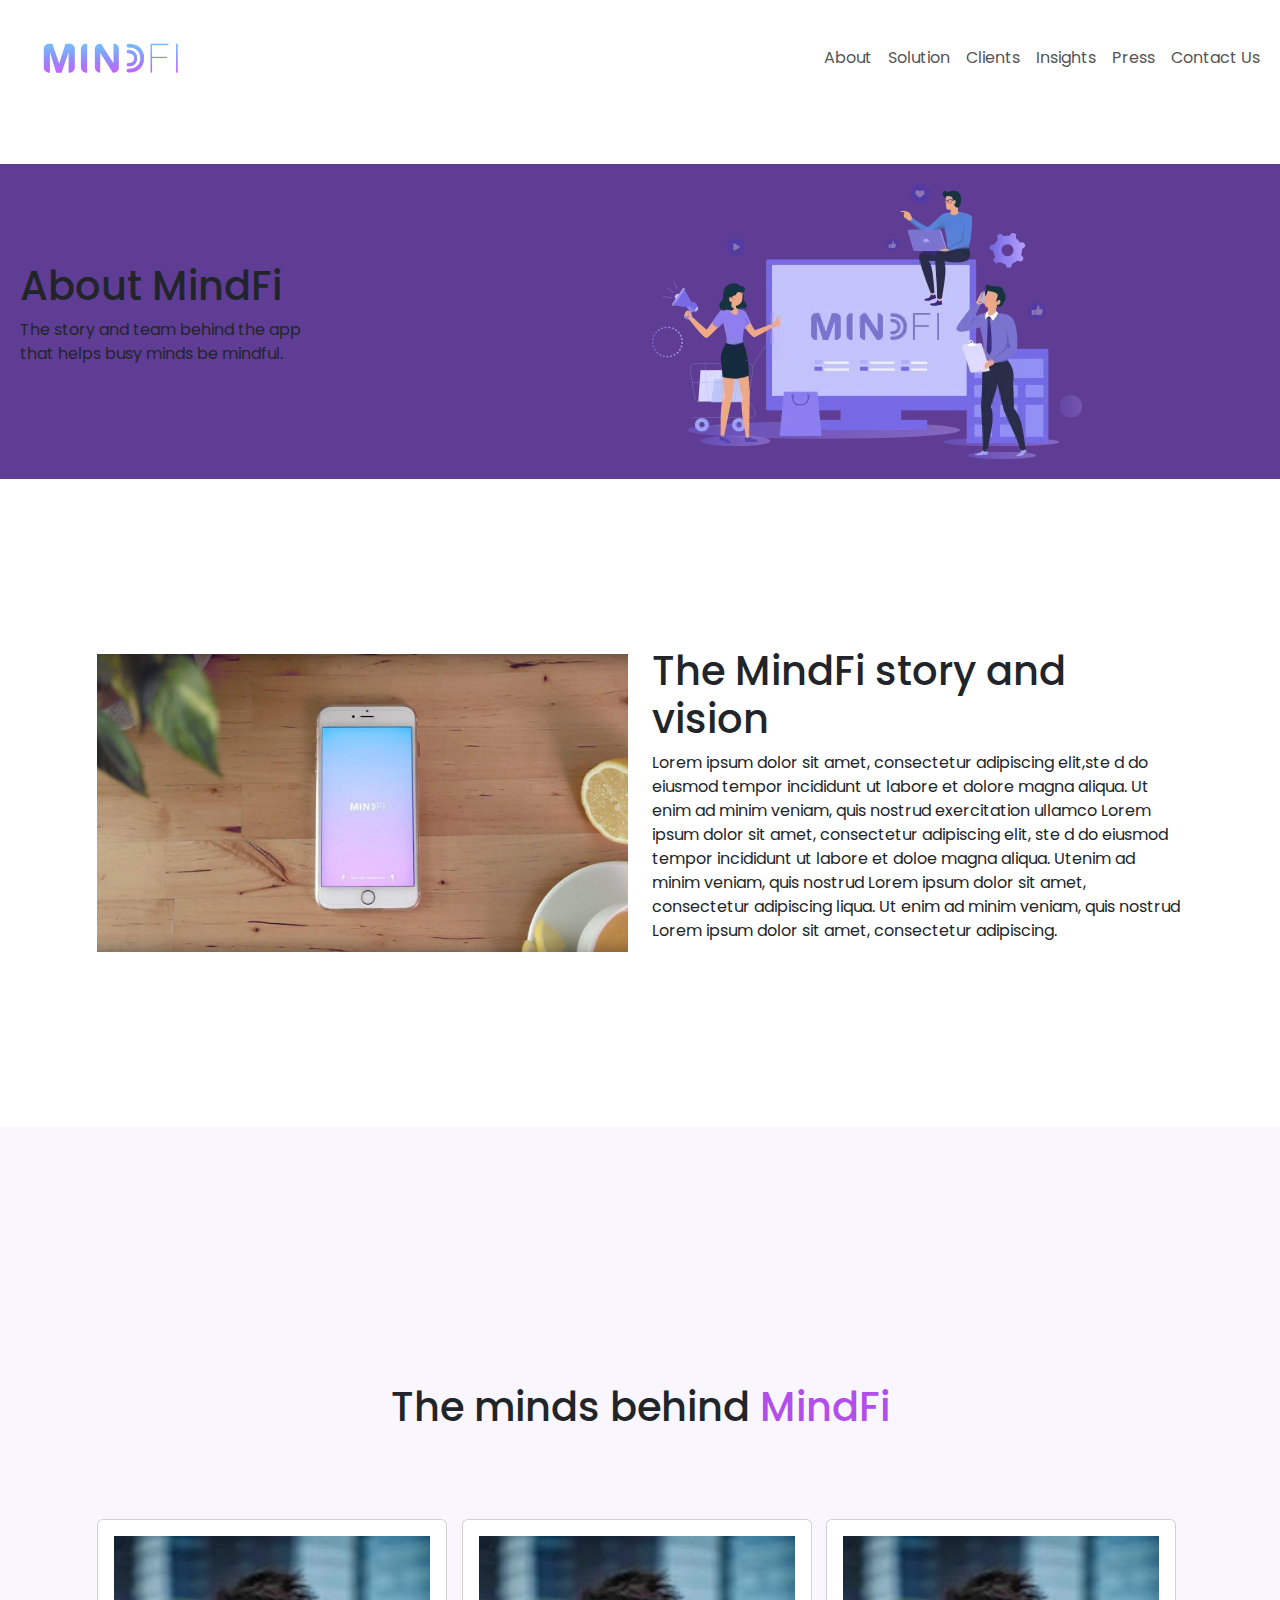
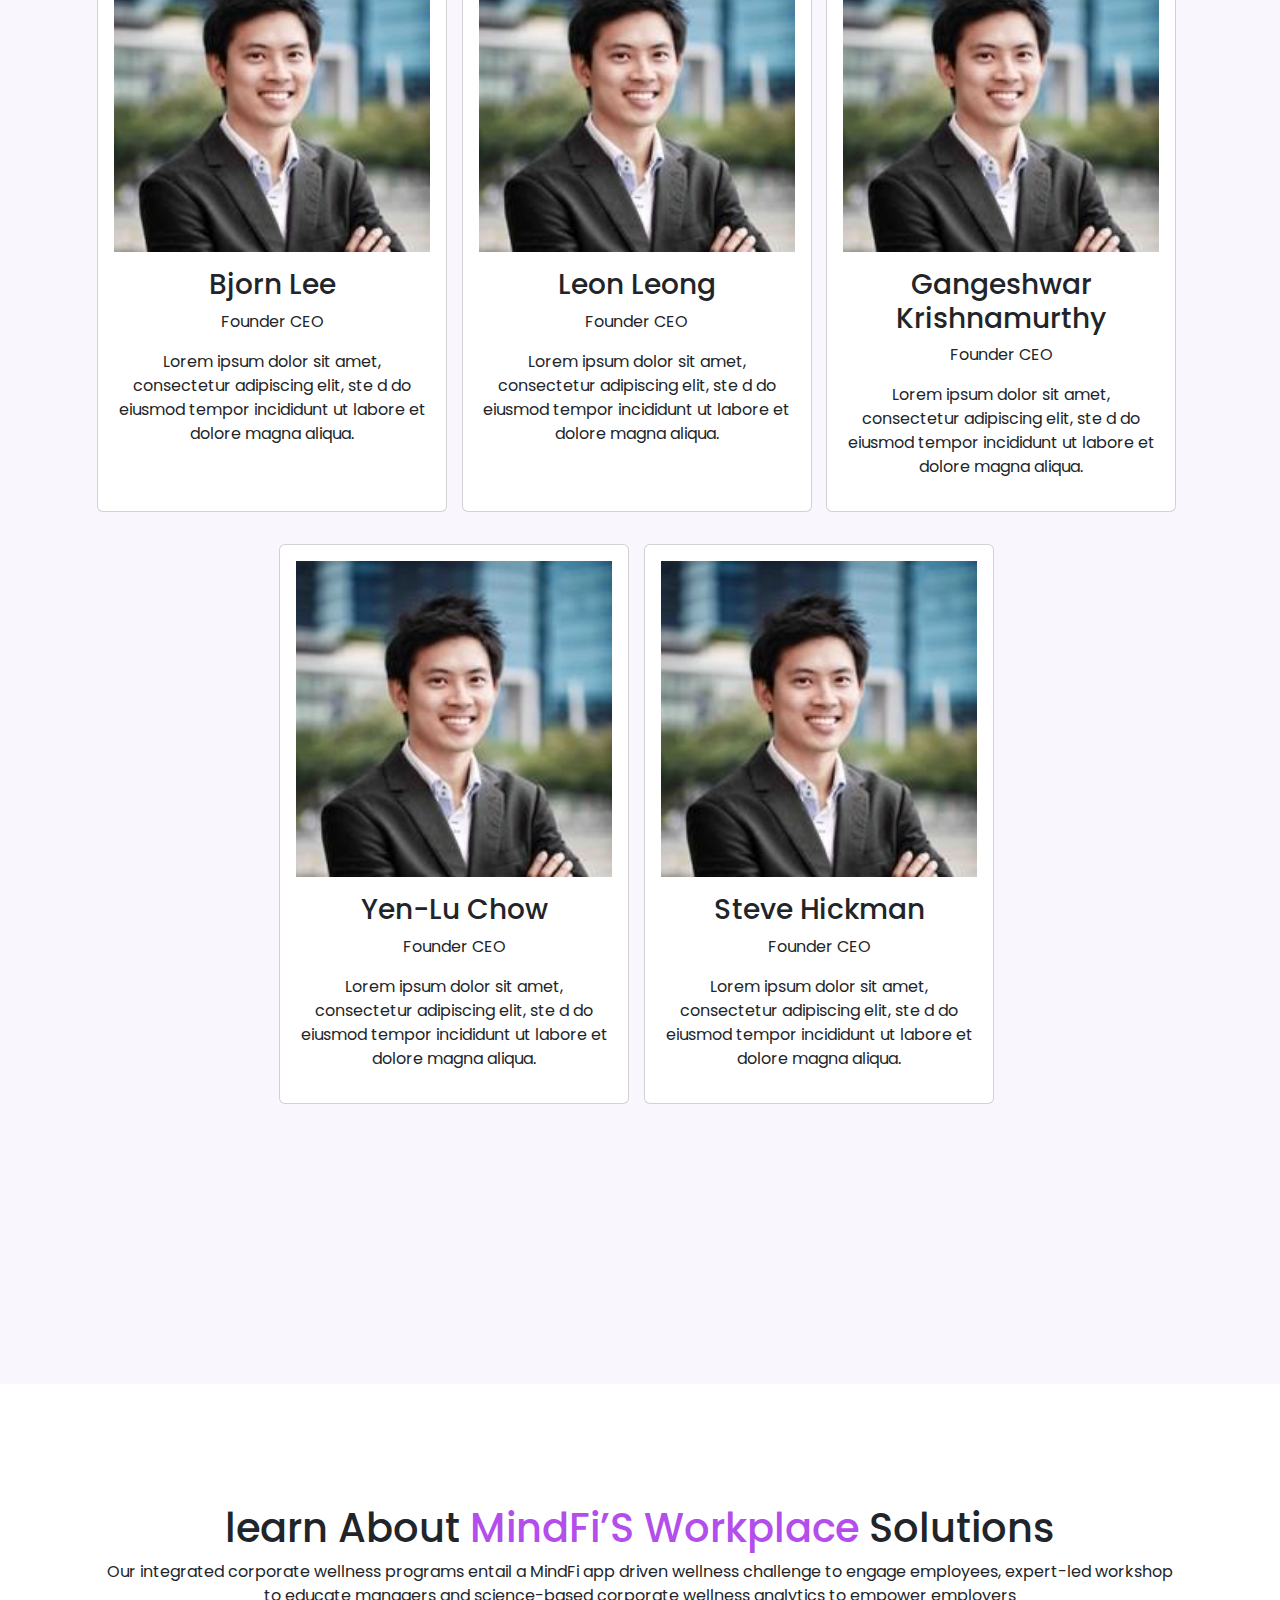
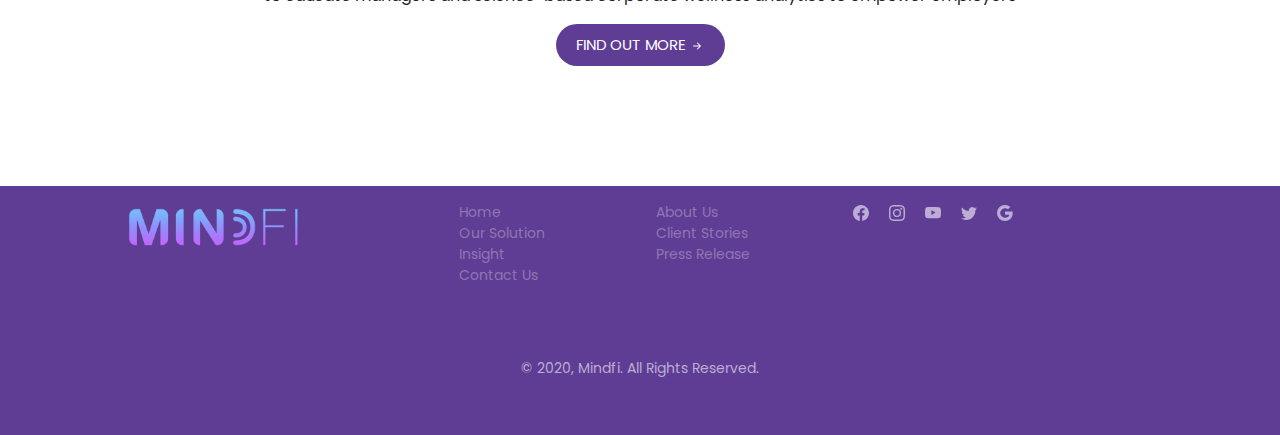
==== commit 1d3a4995: "all changed'" ====
--- a/index.html
+++ b/index.html
@@ -14,24 +14,9 @@
 </head>
 
 <body>
-    <!-- <header>
-        <div class="navbar">
-            <div class="text-left">
-                <img src="./assets/images/MindFi-Logo.png" height="50px">
-            </div>
-            <div class="text-right">
-                <a href="">About</a>
-                <a href="">Solution</a>
-                <a href=""> Clients</a>
-                <a href="">Insights</a>
-                <a href="">Press</a>
-                <a href="">Contact Us</a>
-            </div>
-        </div>
-    </header> -->
     <header>
-        <nav class="navbar navbar-expand-lg navbar-light bg-light">
-            <div class="container-fluid">
+        <nav class="navbar navbar-expand-lg">
+            <div class="container-fluid" style="background-color: transparent;">
                 <a class="navbar-brand" href="#">
                     <img src="./assets/images/MindFi-Logo.png" height="50" alt="MindFi Logo">
                 </a>
@@ -64,18 +49,6 @@
         </nav>
     </header>
 
-
-    <!-- <div class="banner">
-        <div class="banner-left">
-            <h1>About MindFi</h1>
-            <p>The story and team behind the app<br>
-                that helps busy minds be mindful.</p>
-        </div>
-        <div class="banner-right">
-            <img src="./assets/images/banner img.webp" alt=" banner">
-        </div>
-    </div> -->
-
     <div class="heads my-5"> <!-- Bootstrap container for spacing -->
         <div class="row align-items-center"> <!-- Bootstrap row with vertical alignment -->
             <div class="col-md-6"> <!-- Left column takes 6 columns on medium and larger screens -->
@@ -89,27 +62,6 @@
         </div>
     </div>
 
-    <!-- <section>
-        <div class="container">
-            <div class="page-two d-flex">
-                <div class="image col-lg-6 col-sm-12">
-                    <img src="assets/images/phone.jpg" alt="phone" height="315px">
-                </div>
-                <div class="content col-lg-6 col-sm-12 ">
-                    <h1>The MindFi story and vision</h1>
-                    <p>Lorem ipsum dolor sit amet, consectetur adipiscing elit,ste d do eiusmod tempor incididunt ut
-                        labore
-                        et dolore magna aliqua. Ut enim ad minim veniam, quis nostrud exercitation ullamco Lorem ipsum
-                        dolor sit amet,consectetur adipiscing elit, ste d do eiusmod tempor incididunt ut labore et
-                        doloe
-                        magna aliqua.Utenim ad minim
-                        veniam, quis nostrud Lorem ipsum dolor sit amet,consectetur adipiscing
-                        liqua. Ut enim ad minim veniam,quis nostrud Lorem ipsum dolor sit amet,consectetur adipiscing
-                    </p>
-                </div>
-            </div>
-        </div>
-    </section> -->
     <section>
         <div class="container py-5">
             <div class="row align-items-center">
@@ -134,87 +86,6 @@
         </div>
     </section>
 
-    <!-- <section>
-        <div class="container-fluid">
-            <div class="container">
-                <div class="card-container">
-                    <h1 class="topic text-center">The minds behind <span class="highlight">MindFi</span></h1>
-                    <div class="row justify-content-center g-5">
-                        <div class="col-lg-4 col-sm-12 ">
-                            <div class="card">
-                                <div class="card-body">
-                                    <img src="./assets/images/card image.jpeg">
-                                    <h3 class="card-title text-center ">Bjorn Lee</h3>
-                                    <div class="card-text text-center">
-                                        <p>Founder CEO</p>
-                                        <p>Lorem ipsum dolor sit amet, consectetur adipiscing elit, ste
-                                            d do eiusmod tempor incididunt ut labore et dolore magna
-                                            aliqua. Ut enim ad minim veniam, quis nostrud amet, </p>
-                                    </div>
-                                </div>
-                            </div>
-                        </div>
-                        <div class="col-lg-4 ">
-                            <div class="card">
-                                <div class="card-body">
-                                    <img src="./assets/images/card image.jpeg">
-                                    <h3 class="card-title text-center">Leon Leong</h3>
-                                    <div class="card-text text-center">
-                                        <p>Founder CEO</p>
-                                        <p>Lorem ipsum dolor sit amet, consectetur adipiscing elit, ste
-                                            d do eiusmod tempor incididunt ut labore et dolore magna
-                                            aliqua. Ut enim ad minim veniam, quis nostrud amet, </p>
-                                    </div>
-                                </div>
-                            </div>
-                        </div>
-                        <div class="col-lg-4">
-                            <div class="card">
-                                <div class="card-body">
-                                    <img src="./assets/images/card image.jpeg">
-                                    <h3 class="card-title text-center">Gangeshwar Krishnamurthy</h3>
-                                    <div class="card-text text-center">
-                                        <p>Founder CEO</p>
-                                        <p>Lorem ipsum dolor sit amet, consectetur adipiscing elit, ste
-                                            d do eiusmod tempor incididunt ut labore et dolore magna
-                                            aliqua. Ut enim ad minim veniam, quis nostrud amet, </p>
-                                    </div>
-                                </div>
-                            </div>
-                        </div>
-                        <div class="col-lg-4">
-                            <div class="card ">
-                                <div class="card-body">
-                                    <img src="./assets/images/card image.jpeg">
-                                    <h3 class="card-title text-center">Yen-Lu Chow</h3>
-                                    <div class="card-text text-center">
-                                        <p>Founder CEO</p>
-                                        <p>Lorem ipsum dolor sit amet, consectetur adipiscing elit, ste
-                                            d do eiusmod tempor incididunt ut labore et dolore magna
-                                            aliqua. Ut enim ad minim veniam, quis nostrud amet, </p>
-                                    </div>
-                                </div>
-                            </div>
-                        </div>
-                        <div class="col-lg-4">
-                            <div class="card">
-                                <div class="card-body">
-                                    <img src="./assets/images/card image.jpeg">
-                                    <h3 class="card-title text-center">Steve Hickman</h3>
-                                    <div class="card-text text-center">
-                                        <p>Founder CEO</p>
-                                        <p>Lorem ipsum dolor sit amet, consectetur adipiscing elit, ste
-                                            d do eiusmod tempor incididunt ut labore et dolore magna
-                                            aliqua. Ut enim ad minim veniam, quis nostrud amet, </p>
-                                    </div>
-                                </div>
-                            </div>
-                        </div>
-                    </div>
-                </div>
-            </div>
-        </div>
-    </section> -->
     <section>
         <div class="container-fluid py-3">
             <div class="container">
--- a/assets/css/style.css
+++ b/assets/css/style.css
@@ -5,49 +5,12 @@
 }
 
 
-/* .banner {
-    background-color: #5f3d94;
-    display: flex;
-    height: 374px;
-    justify-content: space-around;
-    align-items: center;
-    color: white;
-    line-height: 33px;
-} */
-
 .heads {
     background-color: #5f3d94;
     padding: 20px;
     width: 100%;
 }
 
-.banner {
-    display: flex; /* Use Flexbox for layout */
-    flex-wrap: wrap; /* Allow wrapping for smaller screens */
-    align-items: center; /* Center content vertically */
-}
-
-.banner img {
-    max-width: 100%; /* Ensure the image is responsive */
-    height: auto; /* Maintain aspect ratio */
-    flex: 1; /* Allow the image to take available space */
-}
-
-@media (max-width: 768px) {
-    .banner {
-        flex-direction: column; /* Stack items on smaller screens */
-        text-align: center; /* Center text */
-    }
-
-    .banner img {
-        margin-top: 20px; /* Add some margin on top of the image when stacked */
-    }
-}
-
-.navbar {
-    padding: 40px;
-    width: 100%;
-}
 
 .navbar a:hover {
     color: #5f3d94;
@@ -157,10 +120,39 @@
     justify-content: center;
     height: 50px; /* Adjust as needed */
 }
-.navbar {
-    padding: 5px 20px; /* Adjust the padding values as needed */
-}
+
 
 .navbar-brand img {
     height: 40px; /* Change the logo height to make it smaller */
 }
+.navbar-toggler {
+    border: none; /* Remove the default border if necessary */
+}
+
+.navbar-toggler-icon {
+    background-image: none; /* Remove default Bootstrap icon */
+    color: greenyellow; /* Set a custom color for the icon */
+    font-size: 1.5rem; /* Adjust size of the icon */
+    display: inline-block;
+    position: relative;
+
+}
+
+/* Create the hamburger icon using custom styles */
+.navbar-toggler-icon::before, 
+.navbar-toggler-icon::after, 
+.navbar-toggler-icon span {
+    content: '';
+    background-color:  #ffcc00; /* Change this to any color you want */
+    display: block;
+    height: 3px; /* Thickness of the lines */
+    width: 24px; /* Width of the lines */
+    margin: 5px 0;
+}
+
+/* Adjust the icon appearance on hover */
+.navbar-toggler:hover .navbar-toggler-icon::before,
+.navbar-toggler:hover .navbar-toggler-icon::after,
+.navbar-toggler:hover .navbar-toggler-icon span {
+    background-color: #ffcc00; /* Change color on hover if needed */
+}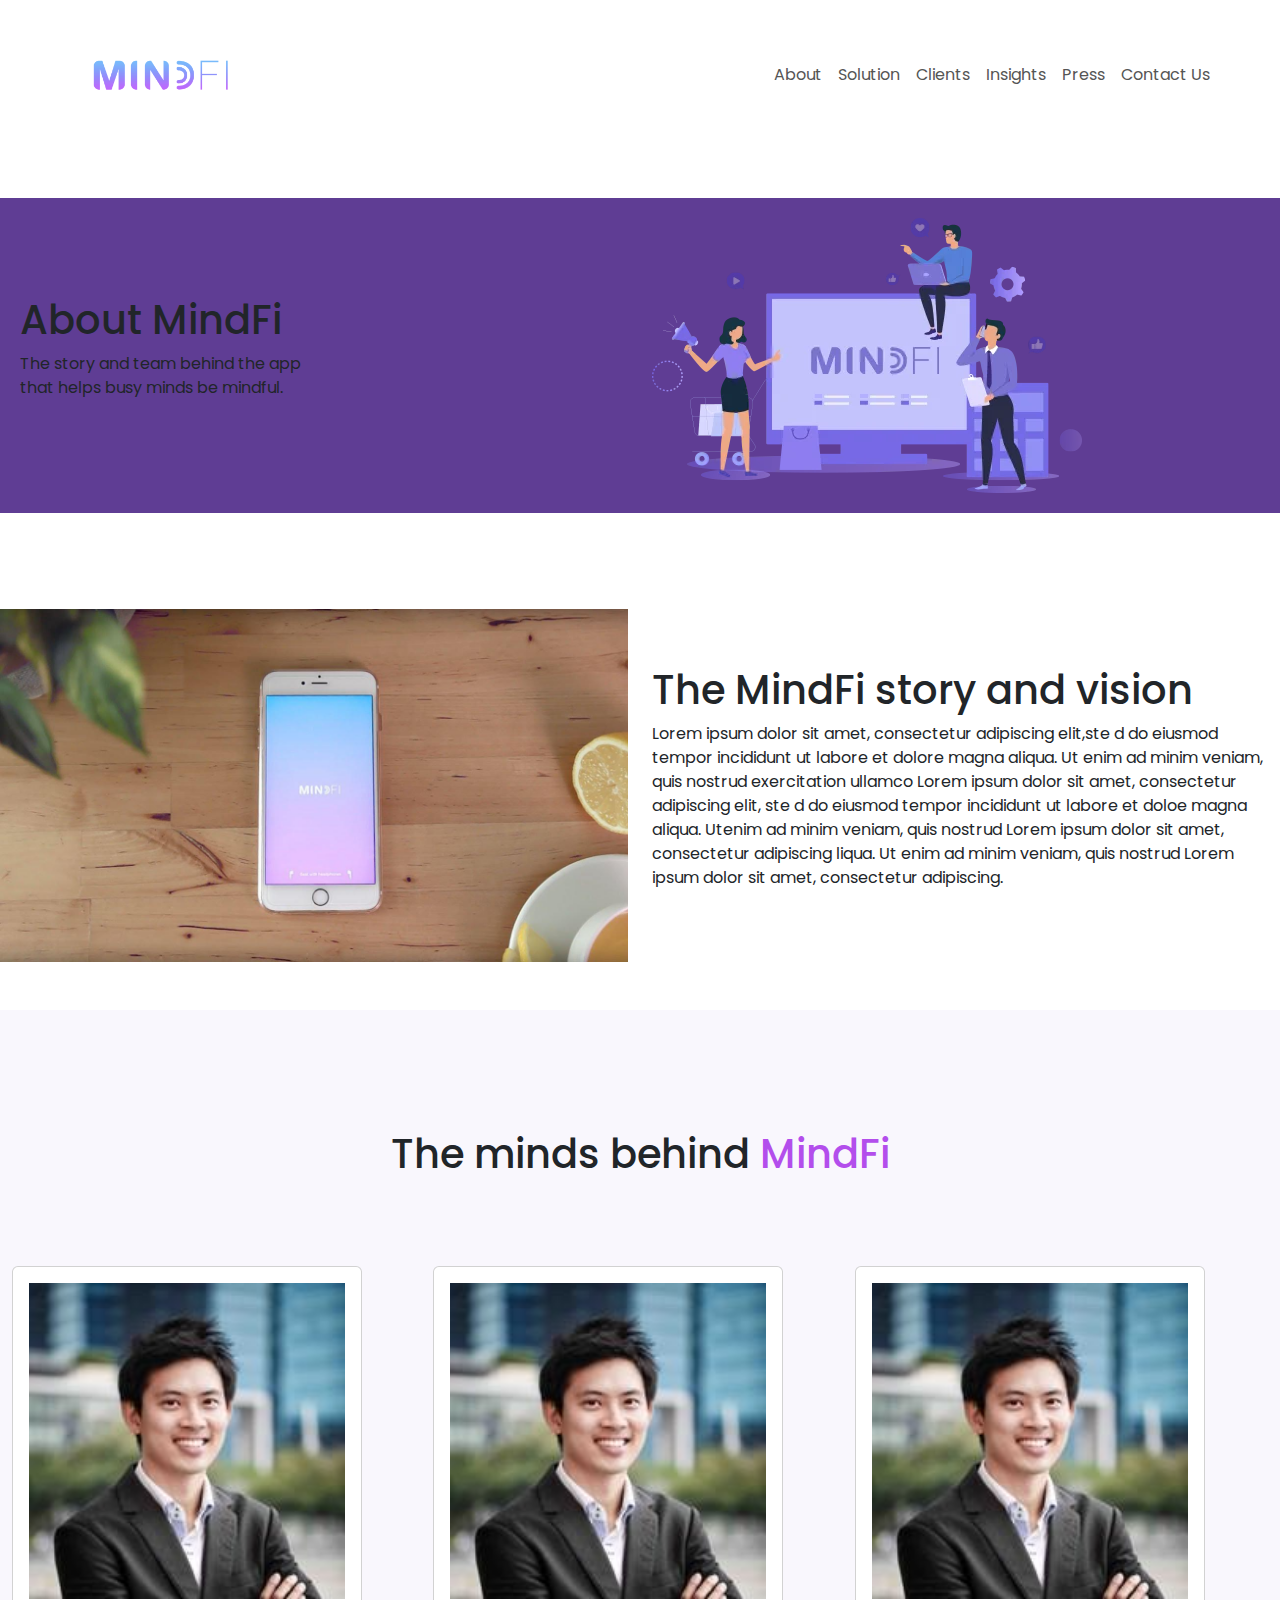
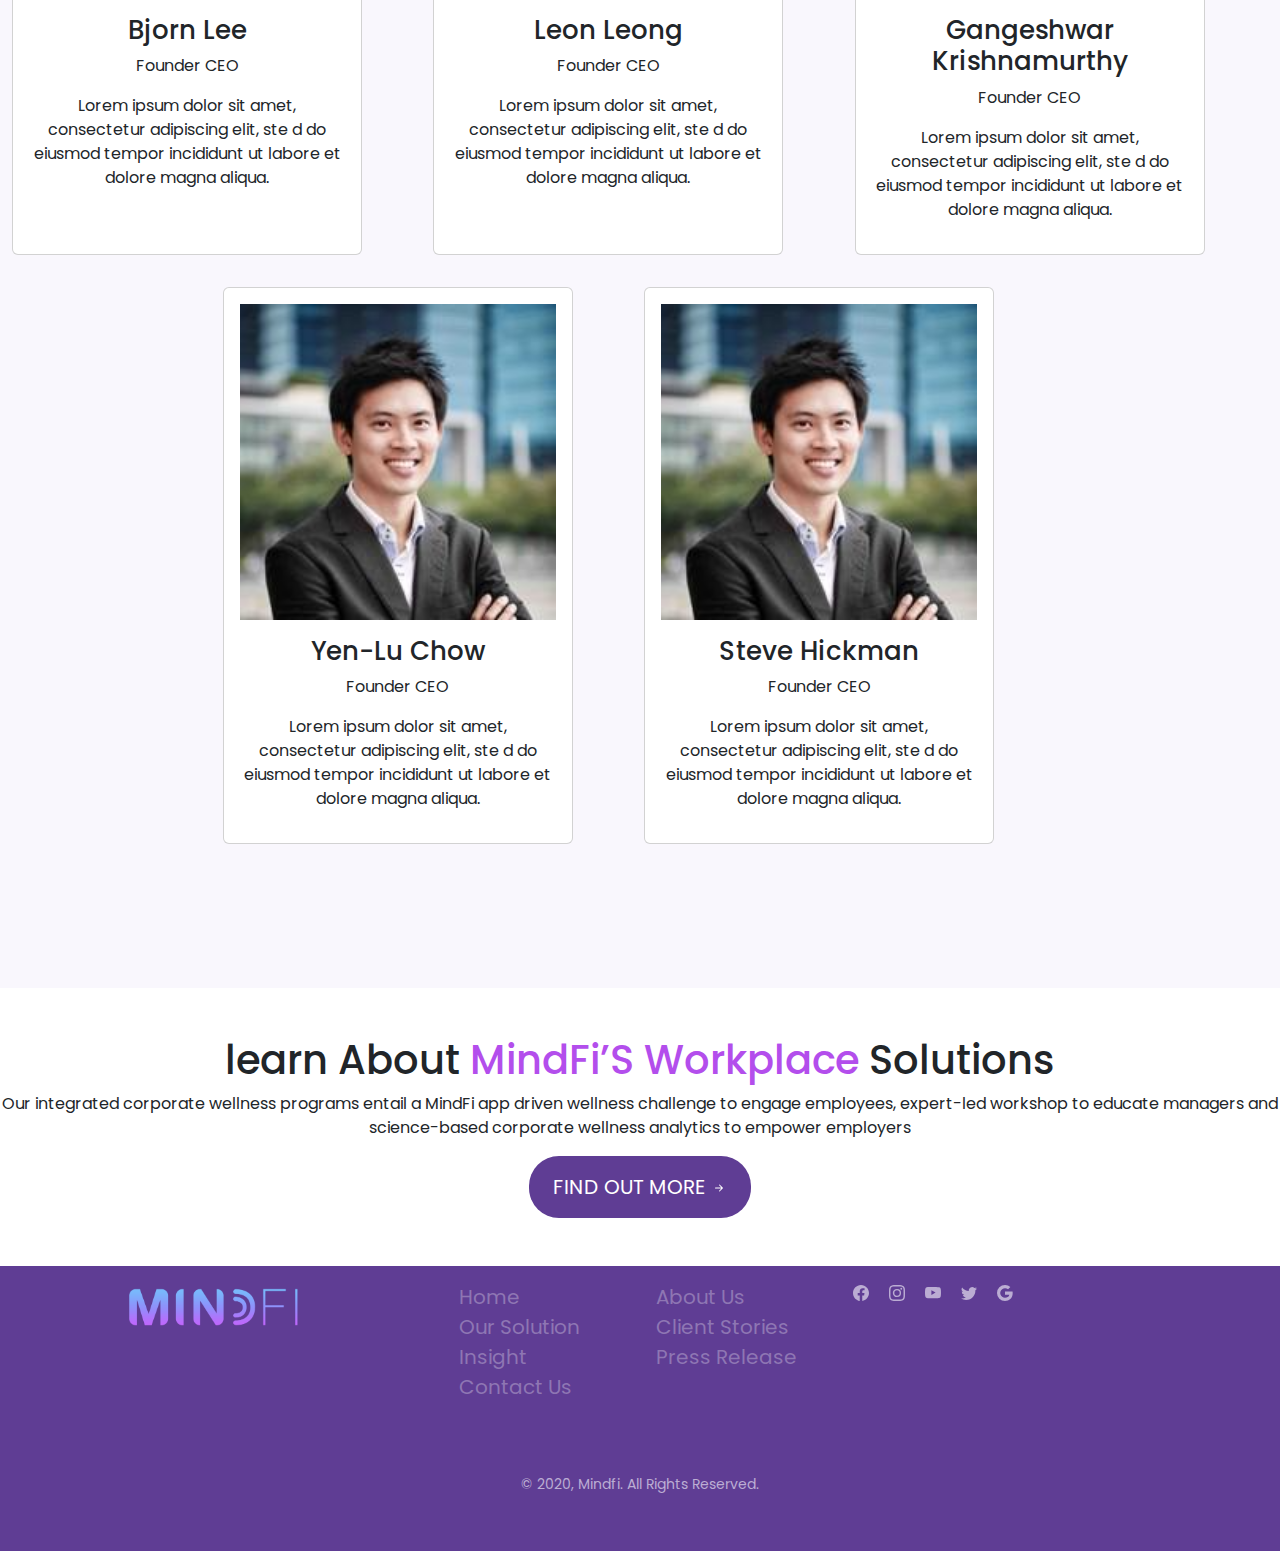
==== commit 802b894b: "all'" ====
--- a/index.html
+++ b/index.html
@@ -63,7 +63,7 @@
     </div>
 
     <section>
-        <div class="container py-5">
+        <div class=" py-5">
             <div class="row align-items-center">
                 <!-- Image Section -->
                 <div class="col-md-6 mb-4 mb-md-0">
@@ -87,8 +87,8 @@
     </section>
 
     <section>
-        <div class="container-fluid py-3">
-            <div class="container">
+        <div class="container-fluid ">
+            <div class="containe">
                 <div class="card-container">
                     <h1 class="topic text-center">The minds behind <span class="highlight">MindFi</span></h1>
                     <div class="row justify-content-center g-2">
@@ -154,7 +154,7 @@
     </section>
     
     <section>
-        <div class="container">
+        <div class="contain mt-5">
             <div class="text-center">
                 <h1>learn About <span class="highlight">MindFi’S Workplace</span> Solutions</h1>
                 <p>Our integrated corporate wellness programs entail a MindFi app driven wellness challenge to engage
@@ -172,7 +172,7 @@
     </section>
     <footer>
         <div >
-            <div class="footer-row  py-3">
+            <div class="footer-row mt-5  py-3">
                 <div class=" footer d-flex justify-content-center">
                     <div class="col-lg-4 col-sm-12  mb-3 mb-lg-0 custom-div">
                         <img src="./assets/images/MindFi-Logo.png" height="100%">
--- a/assets/css/style.css
+++ b/assets/css/style.css
@@ -155,4 +155,330 @@
 .navbar-toggler:hover .navbar-toggler-icon::after,
 .navbar-toggler:hover .navbar-toggler-icon span {
     background-color: #ffcc00; /* Change color on hover if needed */
-}+}
+img.img-fluid {
+    max-width: 100%;
+    height: auto;
+}
+@media (max-width: 576px) {
+    h1 {
+        font-size: 22px;
+    }
+
+    .navbar-nav {
+        flex-direction: column;
+        text-align: center;
+    }
+
+    .card-title {
+        font-size: 18px;
+    }
+
+    .btn {
+        font-size: 14px;
+        padding: 8px 12px;
+    }
+
+    .footer-menu {
+        flex-direction: column;
+        gap: 10px;
+    }
+
+    .footer-menu li {
+        font-size: 14px;
+    }
+}
+
+/* Small devices (tablets, up to 768px) */
+@media (max-width: 768px) {
+    h1 {
+        font-size: 28px;
+    }
+
+    .navbar-nav {
+        flex-direction: row;
+        justify-content: space-around;
+    }
+
+    .card-title {
+        font-size: 20px;
+    }
+
+    .btn {
+        font-size: 16px;
+        padding: 10px 18px;
+    }
+
+    .footer-menu {
+        flex-direction: row;
+        /* justify-content: space-between; */
+        gap: 15px;
+    }
+
+    .footer-menu li {
+        font-size: 16px;
+    }
+}
+
+/* Medium devices (small laptops, up to 992px) */
+@media (max-width: 992px) {
+    h1 {
+        font-size: 32px;
+    }
+
+    .navbar {
+        padding: 15px 30px;
+    }
+
+    .card-title {
+        font-size: 22px;
+    }
+
+    .btn {
+        font-size: 18px;
+        padding: 12px 20px;
+    }
+
+    .footer-menu {
+        justify-content: space-evenly;
+    }
+
+    .footer-menu li {
+        font-size: 18px;
+    }
+}
+
+/* Large devices (desktops, up to 1200px) */
+@media (max-width: 1200px) {
+    h1 {
+        font-size: 36px;
+    }
+
+    .navbar {
+        padding: 20px 40px;
+    }
+
+    .card-title {
+        font-size: 24px;
+    }
+
+    .btn {
+        font-size: 18px;
+        padding: 14px 22px;
+    }
+
+    .footer-menu {
+        justify-content: center;
+    }
+
+    .footer-menu li {
+        font-size: 18px;
+    }
+}
+
+/* Extra large devices (desktops, more than 1200px) */
+@media (min-width: 1201px) {
+    h1 {
+        font-size: 40px;
+    }
+
+    .navbar {
+        padding: 25px 50px;
+    }
+
+    .card-title {
+        font-size: 26px;
+    }
+
+    .btn {
+        font-size: 20px;
+        padding: 16px 24px;
+    }
+
+
+
+    .footer-menu li {
+        font-size: 20px;
+    }
+}
+
+@media (max-width: 576px) {
+    h1 {
+        font-size: 24px;
+    }
+
+    p {
+        font-size: 14px;
+    }
+
+    .btn {
+        font-size: 14px;
+        padding: 10px 20px;
+    }
+
+    section {
+        padding: 30px 10px;
+    }
+}
+
+/* Small devices (tablets, up to 768px) */
+@media (max-width: 768px) {
+    h1 {
+        font-size: 28px;
+    }
+
+    p {
+        font-size: 16px;
+    }
+
+    .btn {
+        font-size: 15px;
+        padding: 12px 25px;
+    }
+
+    section {
+        padding: 40px 20px;
+    }
+}
+
+/* Medium devices (small laptops, up to 992px) */
+@media (max-width: 992px) {
+    h1 {
+        font-size: 32px;
+    }
+
+    p {
+        font-size: 17px;
+    }
+
+    .btn {
+        font-size: 16px;
+        padding: 12px 30px;
+    }
+
+    section {
+        padding: 50px 30px;
+    }
+}
+
+/* Large devices (desktops, up to 1200px) */
+@media (max-width: 1200px) {
+    h1 {
+        font-size: 34px;
+    }
+
+    p {
+        font-size: 18px;
+    }
+
+    .btn {
+        font-size: 16px;
+        padding: 12px 30px;
+    }
+
+    section {
+        padding: 60px 40px;
+    }
+}
+
+@media only screen and (max-width: 360px) and (max-height: 800px) {
+
+    /* Adjust font sizes for small screens */
+    body {
+        font-size: 14px;
+    }
+
+    /* Resize the logo */
+    .navbar-brand img {
+        height: 40px;
+    }
+
+    /* Adjust header navigation */
+    .navbar-nav {
+        font-size: 12px;
+    }
+
+    /* Stack navbar links vertically */
+    .navbar-nav {
+        display: flex;
+        flex-direction: column;
+        text-align: center;
+    }
+
+    /* Make the main section take full width */
+    .heads h1 {
+        font-size: 24px;
+    }
+
+    .heads p {
+        font-size: 14px;
+    }
+
+    /* Adjust the size of images for better fitting */
+    .heads img, 
+    section img {
+        width: 100%;
+        height: auto;
+    }
+
+    /* Adjust card layout for team section */
+    .card-container .row {
+        flex-direction: column;
+    }
+
+    /* Reduce card size */
+    .card {
+        padding: 10px;
+        margin-bottom: 15px;
+    }
+
+    .card img {
+        height: 120px;
+    }
+
+    .card h3 {
+        font-size: 18px;
+    }
+
+    .card p {
+        font-size: 12px;
+    }
+
+    /* Adjust footer */
+    footer {
+        font-size: 12px;
+    }
+
+    footer .list-inline-item a {
+        font-size: 12px;
+        display: none;
+    }
+
+    footer .col-lg-4 img {
+        width: 100px;
+    }
+    section h1 {
+        font-size: 24px; /* Reduce the font size for smaller screens */
+    }
+
+    section p {
+        font-size: 14px; /* Make paragraph text smaller */
+        text-align: justify;
+    }
+
+    section .btn {
+        font-size: 14px; /* Adjust button font size */
+        padding: 8px 16px; /* Adjust button padding */
+    }
+
+    section .btn svg {
+        width: 12px;
+        height: 12px; /* Scale down the SVG arrow */
+    }
+
+    
+    section {
+        padding: 40px 20px;
+    }
+}
+
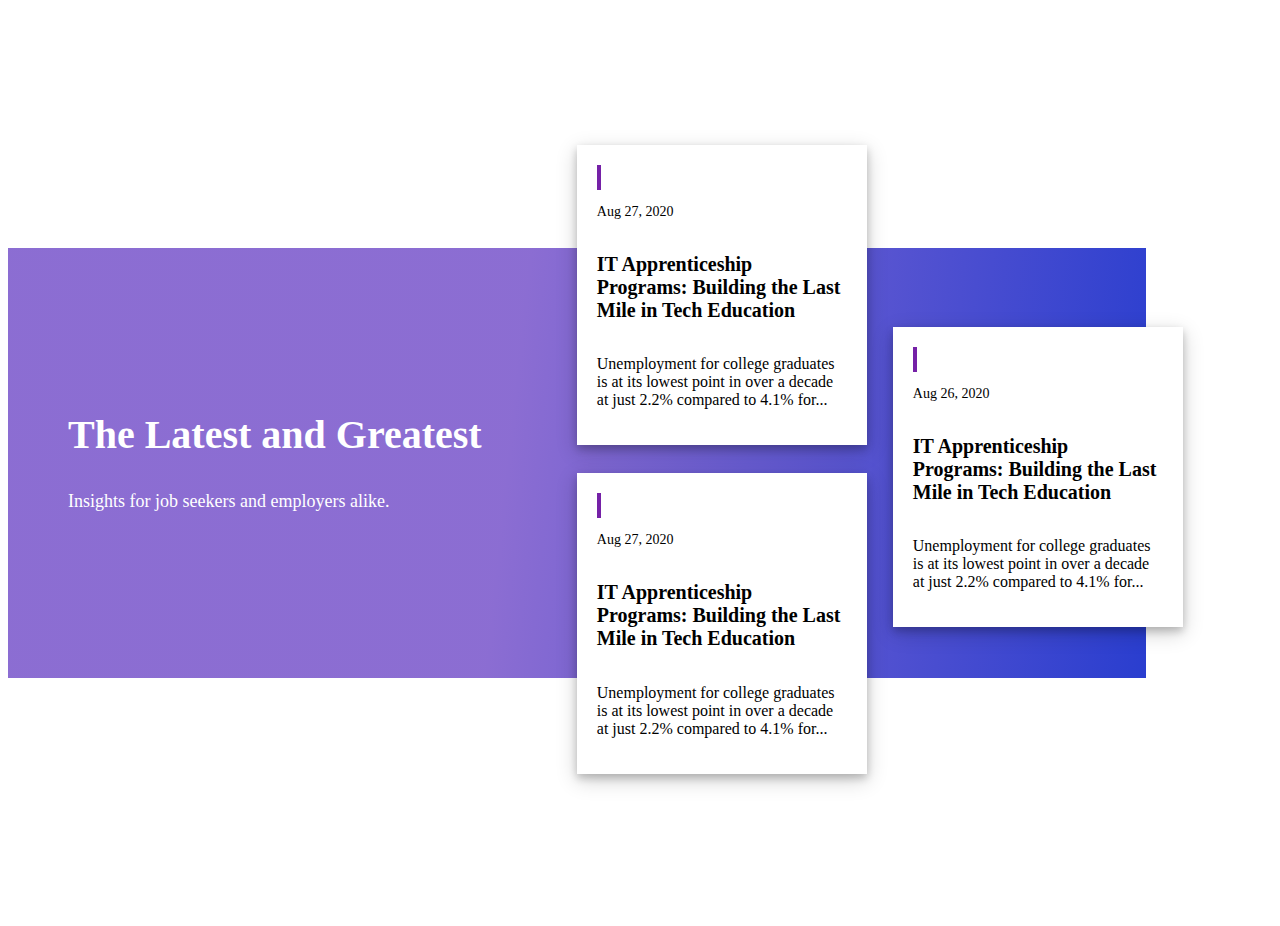
==== commit 599b911b: "project chenge" ====
--- a/index.html
+++ b/index.html
@@ -1,239 +1,63 @@
 <!DOCTYPE html>
-<html>
-
+<html lang="en">
 <head>
-    <title>Mind Fi</title>
-    <link href="https://cdn.jsdelivr.net/npm/bootstrap@5.0.2/dist/css/bootstrap.min.css" rel="stylesheet">
-    <link rel="preconnect" href="https://fonts.googleapis.com">
-    <link rel="preconnect" href="https://fonts.gstatic.com" crossorigin>
-    <link
-        href="https://fonts.googleapis.com/css2?family=Merriweather:ital,wght@0,300;0,400;0,700;0,900;1,300;1,400;1,700;1,900&family=Poppins:ital,wght@0,100;0,200;0,300;0,400;0,500;0,600;0,700;0,800;0,900;1,100;1,200;1,300;1,400;1,500;1,600;1,700;1,800;1,900&display=swap"
-        rel="stylesheet">
+    <meta charset="UTF-8">
     <meta name="viewport" content="width=device-width, initial-scale=1.0">
-    <link rel="stylesheet" href="./assets/css/style.css">
+    <link href="https://cdn.jsdelivr.net/npm/bootstrap@5.0.2/dist/css/bootstrap.min.css" rel="stylesheet" integrity="sha384-EVSTQN3/azprG1Anm3QDgpJLIm9Nao0Yz1ztcQTwFspd3yD65VohhpuuCOmLASjC" crossorigin="anonymous">
+    <link rel="stylesheet" href="style.css">
+    <title>Document</title>
 </head>
-
 <body>
-    <header>
-        <nav class="navbar navbar-expand-lg">
-            <div class="container-fluid" style="background-color: transparent;">
-                <a class="navbar-brand" href="#">
-                    <img src="./assets/images/MindFi-Logo.png" height="50" alt="MindFi Logo">
-                </a>
-                <button class="navbar-toggler" type="button" data-bs-toggle="collapse" data-bs-target="#navbarNav" aria-controls="navbarNav" aria-expanded="false" aria-label="Toggle navigation">
-                    <span class="navbar-toggler-icon"></span>
-                </button>
-                <div class="collapse navbar-collapse" id="navbarNav">
-                    <ul class="navbar-nav ms-auto"> <!-- ms-auto for right alignment -->
-                        <li class="nav-item">
-                            <a class="nav-link" href="#">About</a>
-                        </li>
-                        <li class="nav-item">
-                            <a class="nav-link" href="#">Solution</a>
-                        </li>
-                        <li class="nav-item">
-                            <a class="nav-link" href="#">Clients</a>
-                        </li>
-                        <li class="nav-item">
-                            <a class="nav-link" href="#">Insights</a>
-                        </li>
-                        <li class="nav-item">
-                            <a class="nav-link" href="#">Press</a>
-                        </li>
-                        <li class="nav-item">
-                            <a class="nav-link" href="#">Contact Us</a>
-                        </li>
-                    </ul>
-                </div>
-            </div>
-        </nav>
-    </header>
-
-    <div class="heads my-5"> <!-- Bootstrap container for spacing -->
-        <div class="row align-items-center"> <!-- Bootstrap row with vertical alignment -->
-            <div class="col-md-6"> <!-- Left column takes 6 columns on medium and larger screens -->
-                <h1>About MindFi</h1>
-                <p>The story and team behind the app<br>
-                    that helps busy minds be mindful.</p>
-            </div>
-            <div class="col-md-6"> <!-- Right column takes 6 columns on medium and larger screens -->
-                <img src="./assets/images/banner img.webp" alt="Banner" class="img-fluid"> <!-- Responsive image -->
-            </div>
-        </div>
-    </div>
-
-    <section>
-        <div class=" py-5">
-            <div class="row align-items-center">
-                <!-- Image Section -->
-                <div class="col-md-6 mb-4 mb-md-0">
-                    <img src="./assets/images/phone.jpg" class="img-fluid" alt="phone">
-                </div>
-                <!-- Content Section -->
-                <div class="col-md-6 mb-4 mb-md-0">
-                    <h1>The MindFi story and vision</h1>
-                    <p>Lorem ipsum dolor sit amet, consectetur adipiscing elit,ste d do eiusmod tempor incididunt ut
-                        labore
-                        et dolore magna aliqua. Ut enim ad minim veniam, quis nostrud exercitation ullamco Lorem ipsum
-                        dolor
-                        sit amet, consectetur adipiscing elit, ste d do eiusmod tempor incididunt ut labore et doloe
-                        magna
-                        aliqua. Utenim ad minim veniam, quis nostrud Lorem ipsum dolor sit amet, consectetur adipiscing
-                        liqua. Ut enim ad minim veniam, quis nostrud Lorem ipsum dolor sit amet, consectetur adipiscing.
-                    </p>
-                </div>
-            </div>
-        </div>
-    </section>
-
-    <section>
-        <div class="container-fluid ">
-            <div class="containe">
-                <div class="card-container">
-                    <h1 class="topic text-center">The minds behind <span class="highlight">MindFi</span></h1>
-                    <div class="row justify-content-center g-2">
-                        <!-- Card 1 -->
-                        <div class="col-lg-4 col-md-6 col-sm-12 mb-4">
-                            <div class="card h-100">
-                                <div class="card-body text-center p-3">
-                                    <img src="./assets/images/card image.jpeg" class="img-fluid mb-3" alt="Bjorn Lee">
-                                    <h3 class="card-title">Bjorn Lee</h3>
-                                    <p>Founder CEO</p>
-                                    <p>Lorem ipsum dolor sit amet, consectetur adipiscing elit, ste d do eiusmod tempor incididunt ut labore et dolore magna aliqua.</p>
-                                </div>
+    <section class=" last-page">
+        <div class="container">
+            <div class="content text-content">
+                <div class="gradient">
+                    <div class="content-wid">
+                        <h2>The Latest and Greatest</h2>
+                        <p>Insights for job seekers and employers alike.</p>
+                    </div>
+                    <div class="right-card row">
+                        <div class="card-body-one">
+                            <div class="card-date d-flex">
+                                <div class="line"></div>
+                                <p>Aug 27, 2020</p>
                             </div>
+                            <h5 class="card-title mb-3">IT Apprenticeship Programs: Building the Last Mile in
+                                Tech Education</h5>
+                            <p class="card-text">
+                                Unemployment for college graduates is at its lowest point in over a decade
+                                at just 2.2% compared to 4.1% for...
+                            </p>
                         </div>
-                        <!-- Card 2 -->
-                        <div class="col-lg-4 col-md-6 col-sm-12 mb-4">
-                            <div class="card h-100">
-                                <div class="card-body text-center p-3">
-                                    <img src="./assets/images/card image.jpeg" class="img-fluid mb-3" alt="Leon Leong">
-                                    <h3 class="card-title">Leon Leong</h3>
-                                    <p>Founder CEO</p>
-                                    <p>Lorem ipsum dolor sit amet, consectetur adipiscing elit, ste d do eiusmod tempor incididunt ut labore et dolore magna aliqua.</p>
-                                </div>
+                        <div class="card-body-one">
+                            <div class="card-date d-flex">
+                                <div class="line"></div>
+                                <p>Aug 27, 2020</p>
                             </div>
+                            <h5 class="card-title">IT Apprenticeship Programs: Building the Last Mile in
+                                Tech Education</h5>
+                            <p class="card-text">
+                                Unemployment for college graduates is at its lowest point in over a decade
+                                at just 2.2% compared to 4.1% for...
+                            </p>
                         </div>
-                        <!-- Card 3 -->
-                        <div class="col-lg-4 col-md-6 col-sm-12 mb-4">
-                            <div class="card h-100">
-                                <div class="card-body text-center p-3">
-                                    <img src="./assets/images/card image.jpeg" class="img-fluid mb-3" alt="Gangeshwar Krishnamurthy">
-                                    <h3 class="card-title">Gangeshwar Krishnamurthy</h3>
-                                    <p>Founder CEO</p>
-                                    <p>Lorem ipsum dolor sit amet, consectetur adipiscing elit, ste d do eiusmod tempor incididunt ut labore et dolore magna aliqua.</p>
-                                </div>
+                        <div class="card-body-one">
+                            <div class="card-date d-flex">
+                                <div class="line"></div>
+                                <p>Aug 26, 2020</p>
                             </div>
-                        </div>
-                        <!-- Card 4 -->
-                        <div class="col-lg-4 col-md-6 col-sm-12 mb-4">
-                            <div class="card h-100">
-                                <div class="card-body text-center p-3">
-                                    <img src="./assets/images/card image.jpeg" class="img-fluid mb-3" alt="Yen-Lu Chow">
-                                    <h3 class="card-title">Yen-Lu Chow</h3>
-                                    <p>Founder CEO</p>
-                                    <p>Lorem ipsum dolor sit amet, consectetur adipiscing elit, ste d do eiusmod tempor incididunt ut labore et dolore magna aliqua.</p>
-                                </div>
-                            </div>
-                        </div>
-                        <!-- Card 5 -->
-                        <div class="col-lg-4 col-md-6 col-sm-12 mb-4">
-                            <div class="card h-100">
-                                <div class="card-body text-center p-3">
-                                    <img src="./assets/images/card image.jpeg" class="img-fluid mb-3" alt="Steve Hickman">
-                                    <h3 class="card-title">Steve Hickman</h3>
-                                    <p>Founder CEO</p>
-                                    <p>Lorem ipsum dolor sit amet, consectetur adipiscing elit, ste d do eiusmod tempor incididunt ut labore et dolore magna aliqua.</p>
-                                </div>
-                            </div>
+                            <h5 class="card-title">IT Apprenticeship Programs: Building the Last Mile in
+                                Tech Education</h5>
+                            <p class="card-text">
+                                Unemployment for college graduates is at its lowest point in over a decade
+                                at just 2.2% compared to 4.1% for...
+                            </p>
                         </div>
                     </div>
                 </div>
             </div>
         </div>
     </section>
-    
-    <section>
-        <div class="contain mt-5">
-            <div class="text-center">
-                <h1>learn About <span class="highlight">MindFi’S Workplace</span> Solutions</h1>
-                <p>Our integrated corporate wellness programs entail a MindFi app driven wellness challenge to engage
-                    employees, expert-led workshop to educate managers and science-based corporate wellness analytics to
-                    empower employers</p>
-                <div class="">
-                    <button class="btn">FIND OUT MORE <svg xmlns="http://www.w3.org/2000/svg" width="16" height="16"
-                            fill="currentColor" class="bi bi-arrow-right-short" viewBox="0 0 16 16">
-                            <path fill-rule="evenodd"
-                                d="M4 8a.5.5 0 0 1 .5-.5h5.793L8.146 5.354a.5.5 0 1 1 .708-.708l3 3a.5.5 0 0 1 0 .708l-3 3a.5.5 0 0 1-.708-.708L10.293 8.5H4.5A.5.5 0 0 1 4 8" />
-                        </svg></button>
-                </div>
-            </div>
-        </div>
-    </section>
-    <footer>
-        <div >
-            <div class="footer-row mt-5  py-3">
-                <div class=" footer d-flex justify-content-center">
-                    <div class="col-lg-4 col-sm-12  mb-3 mb-lg-0 custom-div">
-                        <img src="./assets/images/MindFi-Logo.png" height="100%">
-                    </div>
-                    <div class="col-lg-4 mb-3 mb-lg-0">
-                        <ul class="footer-menu d-flex">
-                            <li>Home</li>
-                            <li>About Us</li>
-                            <li> Our Solution </li>
-                            <li> Client Stories</li>
-                            <li> Insight</li>
-                            <li> Press Release</li>
-                            <li>Contact Us</li>
-                        </ul>
-                    </div>
-
-                    <div class=" col-lg-4 icons d-flex">
-                        <div>
-                            <svg xmlns="http://www.w3.org/2000/svg" width="16" height="16" fill="currentColor"
-                                class="bi bi-facebook" viewBox="0 0 16 16">
-                                <path
-                                    d="M16 8.049c0-4.446-3.582-8.05-8-8.05C3.58 0-.002 3.603-.002 8.05c0 4.017 2.926 7.347 6.75 7.951v-5.625h-2.03V8.05H6.75V6.275c0-2.017 1.195-3.131 3.022-3.131.876 0 1.791.157 1.791.157v1.98h-1.009c-.993 0-1.303.621-1.303 1.258v1.51h2.218l-.354 2.326H9.25V16c3.824-.604 6.75-3.934 6.75-7.951" />
-                            </svg>
-                        </div>
-                        <div>
-                            <svg xmlns="http://www.w3.org/2000/svg" width="16" height="16" fill="currentColor"
-                                class="bi bi-instagram" viewBox="0 0 16 16">
-                                <path
-                                    d="M8 0C5.829 0 5.556.01 4.703.048 3.85.088 3.269.222 2.76.42a3.9 3.9 0 0 0-1.417.923A3.9 3.9 0 0 0 .42 2.76C.222 3.268.087 3.85.048 4.7.01 5.555 0 5.827 0 8.001c0 2.172.01 2.444.048 3.297.04.852.174 1.433.372 1.942.205.526.478.972.923 1.417.444.445.89.719 1.416.923.51.198 1.09.333 1.942.372C5.555 15.99 5.827 16 8 16s2.444-.01 3.298-.048c.851-.04 1.434-.174 1.943-.372a3.9 3.9 0 0 0 1.416-.923c.445-.445.718-.891.923-1.417.197-.509.332-1.09.372-1.942C15.99 10.445 16 10.173 16 8s-.01-2.445-.048-3.299c-.04-.851-.175-1.433-.372-1.941a3.9 3.9 0 0 0-.923-1.417A3.9 3.9 0 0 0 13.24.42c-.51-.198-1.092-.333-1.943-.372C10.443.01 10.172 0 7.998 0zm-.717 1.442h.718c2.136 0 2.389.007 3.232.046.78.035 1.204.166 1.486.275.373.145.64.319.92.599s.453.546.598.92c.11.281.24.705.275 1.485.039.843.047 1.096.047 3.231s-.008 2.389-.047 3.232c-.035.78-.166 1.203-.275 1.485a2.5 2.5 0 0 1-.599.919c-.28.28-.546.453-.92.598-.28.11-.704.24-1.485.276-.843.038-1.096.047-3.232.047s-2.39-.009-3.233-.047c-.78-.036-1.203-.166-1.485-.276a2.5 2.5 0 0 1-.92-.598 2.5 2.5 0 0 1-.6-.92c-.109-.281-.24-.705-.275-1.485-.038-.843-.046-1.096-.046-3.233s.008-2.388.046-3.231c.036-.78.166-1.204.276-1.486.145-.373.319-.64.599-.92s.546-.453.92-.598c.282-.11.705-.24 1.485-.276.738-.034 1.024-.044 2.515-.045zm4.988 1.328a.96.96 0 1 0 0 1.92.96.96 0 0 0 0-1.92m-4.27 1.122a4.109 4.109 0 1 0 0 8.217 4.109 4.109 0 0 0 0-8.217m0 1.441a2.667 2.667 0 1 1 0 5.334 2.667 2.667 0 0 1 0-5.334" />
-                            </svg>
-                        </div>
-                        <div>
-                            <svg xmlns="http://www.w3.org/2000/svg" width="16" height="16" fill="currentColor"
-                                class="bi bi-youtube" viewBox="0 0 16 16">
-                                <path
-                                    d="M8.051 1.999h.089c.822.003 4.987.033 6.11.335a2.01 2.01 0 0 1 1.415 1.42c.101.38.172.883.22 1.402l.01.104.022.26.008.104c.065.914.073 1.77.074 1.957v.075c-.001.194-.01 1.108-.082 2.06l-.008.105-.009.104c-.05.572-.124 1.14-.235 1.558a2.01 2.01 0 0 1-1.415 1.42c-1.16.312-5.569.334-6.18.335h-.142c-.309 0-1.587-.006-2.927-.052l-.17-.006-.087-.004-.171-.007-.171-.007c-1.11-.049-2.167-.128-2.654-.26a2.01 2.01 0 0 1-1.415-1.419c-.111-.417-.185-.986-.235-1.558L.09 9.82l-.008-.104A31 31 0 0 1 0 7.68v-.123c.002-.215.01-.958.064-1.778l.007-.103.003-.052.008-.104.022-.26.01-.104c.048-.519.119-1.023.22-1.402a2.01 2.01 0 0 1 1.415-1.42c.487-.13 1.544-.21 2.654-.26l.17-.007.172-.006.086-.003.171-.007A100 100 0 0 1 7.858 2zM6.4 5.209v4.818l4.157-2.408z" />
-                            </svg>
-                        </div>
-                        <div>
-                            <svg xmlns="http://www.w3.org/2000/svg" width="16" height="16" fill="currentColor"
-                                class="bi bi-twitter" viewBox="0 0 16 16">
-                                <path
-                                    d="M5.026 15c6.038 0 9.341-5.003 9.341-9.334q.002-.211-.006-.422A6.7 6.7 0 0 0 16 3.542a6.7 6.7 0 0 1-1.889.518 3.3 3.3 0 0 0 1.447-1.817 6.5 6.5 0 0 1-2.087.793A3.286 3.286 0 0 0 7.875 6.03a9.32 9.32 0 0 1-6.767-3.429 3.29 3.29 0 0 0 1.018 4.382A3.3 3.3 0 0 1 .64 6.575v.045a3.29 3.29 0 0 0 2.632 3.218 3.2 3.2 0 0 1-.865.115 3 3 0 0 1-.614-.057 3.28 3.28 0 0 0 3.067 2.277A6.6 6.6 0 0 1 .78 13.58a6 6 0 0 1-.78-.045A9.34 9.34 0 0 0 5.026 15" />
-                            </svg>
-                        </div>
-                        <div>
-                            <svg xmlns="http://www.w3.org/2000/svg" width="16" height="16" fill="currentColor"
-                                class="bi bi-google" viewBox="0 0 16 16">
-                                <path
-                                    d="M15.545 6.558a9.4 9.4 0 0 1 .139 1.626c0 2.434-.87 4.492-2.384 5.885h.002C11.978 15.292 10.158 16 8 16A8 8 0 1 1 8 0a7.7 7.7 0 0 1 5.352 2.082l-2.284 2.284A4.35 4.35 0 0 0 8 3.166c-2.087 0-3.86 1.408-4.492 3.304a4.8 4.8 0 0 0 0 3.063h.003c.635 1.893 2.405 3.301 4.492 3.301 1.078 0 2.004-.276 2.722-.764h-.003a3.7 3.7 0 0 0 1.599-2.431H8v-3.08z" />
-                            </svg>
-                        </div>
-                    </div>
-                </div>
-            </div>
-            <div class="last-line text-center">
-                <p>© 2020, Mindfi. All Rights Reserved.</p>
-            </div>
-        </div>
-    </footer>
-    <script src="https://cdn.jsdelivr.net/npm/bootstrap@5.0.2/dist/js/bootstrap.bundle.min.js"></script>
+    <script src="https://cdn.jsdelivr.net/npm/bootstrap@5.0.2/dist/js/bootstrap.bundle.min.js" integrity="sha384-MrcW6ZMFYlzcLA8Nl+NtUVF0sA7MsXsP1UyJoMp4YLEuNSfAP+JcXn/tWtIaxVXM" crossorigin="anonymous"></script>
 </body>
-
 </html>--- a/style.css
+++ b/style.css
@@ -0,0 +1,103 @@
+
+.last-page {
+    position: relative;
+    padding: 240px 0;
+}
+ 
+.content {
+    width: 90%;
+    background-image: url(../images/update\ page\ img.png);
+    background-repeat: no-repeat;
+    background-size: cover;
+    color: white;
+    height: 430px;
+}
+ 
+.content-wid {
+    width: 40%;
+    padding: 130px 60px;
+}
+ 
+.content-wid h2 {
+    font-size: 40px;
+    font-weight: 600;
+}
+ 
+.content-wid p {
+    margin-top: 20px;
+    font-size: 18px;
+}
+ 
+.card-body-one {
+    position: absolute;
+    width: 250px;
+    box-shadow: 0 4px 8px 0 rgba(0, 0, 0, 0.2), 0 6px 20px 0 rgba(0, 0, 0, 0.19);
+    top: 15%;
+    background-color: white;
+    left: 45%;
+    padding: 20px;
+    color: black;
+}
+ 
+.card-body-one:nth-child(2) {
+    transform: translateY(10px);
+    top: 50%;
+}
+ 
+.card-body-one:nth-child(3) {
+    transform: translateY(0);
+    z-index: 2;
+    left: 70%;
+    top: 35%;
+}
+ 
+.card:nth-child(3) {
+    transform: translateY(10px);
+}
+ 
+.card-date {
+    font-size: 14px;
+}
+ 
+.card-title {
+    font-size: 20px;
+    font-weight: 600;
+}
+ 
+.card-text {
+    font-size: 16px;
+}
+ 
+.gradient {
+    background: rgb(95, 53, 193);
+    background: linear-gradient(96deg, rgb(95 53 193 / 72%) 44%, rgb(33 54 205 / 96%) 100%);
+    width: 100%;
+    height: 100%;
+}
+ 
+.line {
+    height: 25px;
+    width: 4px;
+    background-color: #7521a7;
+    margin-right: 5px;
+}
+
+@media (max-width:1032px) {
+    .gradient{
+        position: relative;
+    }
+    .right-card{
+        position: absolute;
+        display: flex;
+        flex-direction: column;
+        align-items: center;
+        gap: 20px;
+        top: 80%;
+        left: 40%;
+    }
+    .card-body-one{
+        position: unset;
+        transform: translateY(0);
+    }
+
+}